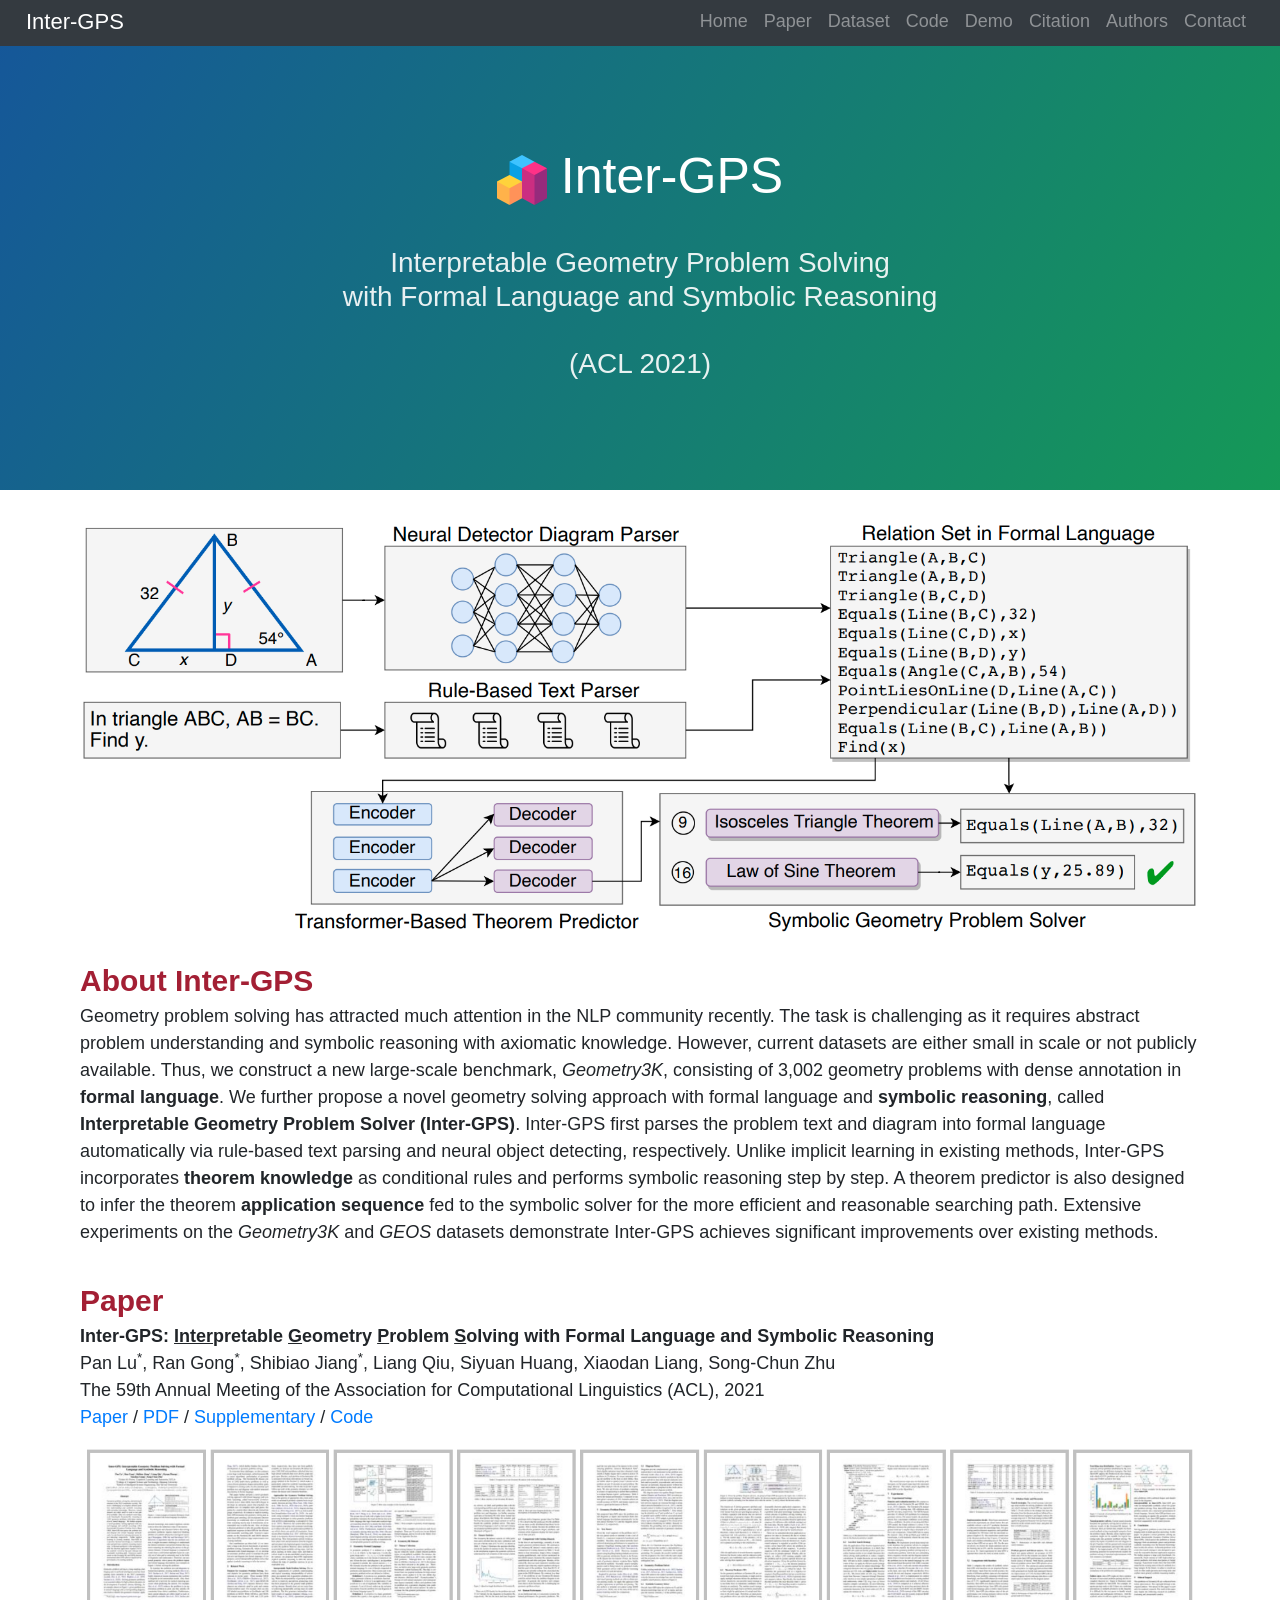
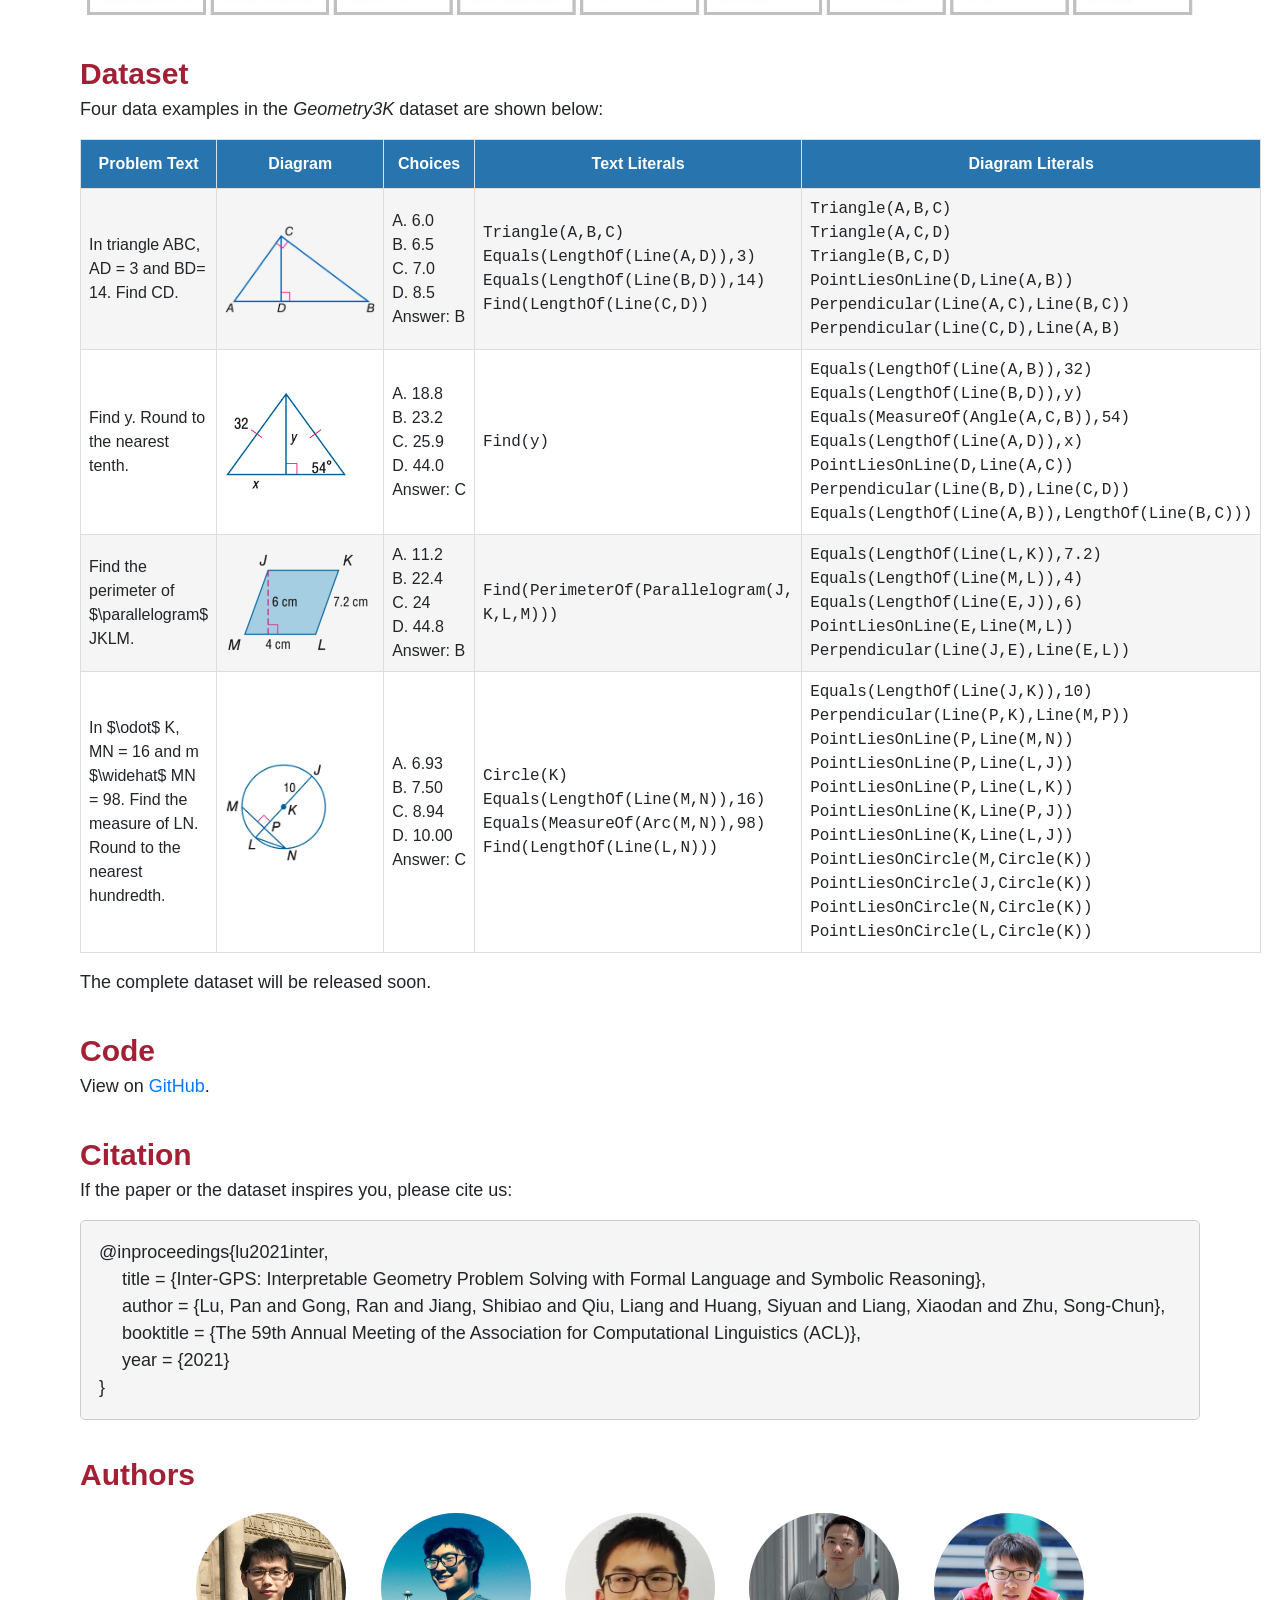
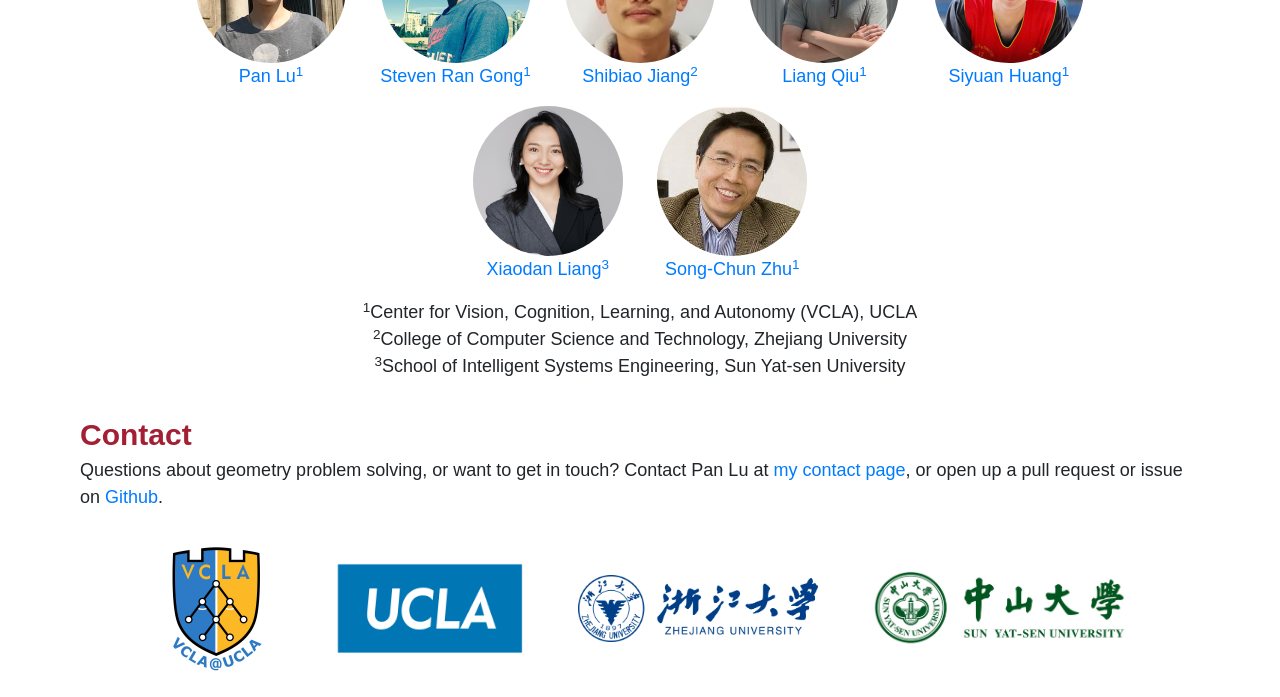
==== index.html @ b42b6f70 "fix width" ====
<!DOCTYPE html>
<html lang="en">

    <head><meta http-equiv="Content-Type" content="text/html; charset=UTF-8">
        <title>Inter-GPS</title>
        <link rel="shortcut icon" href="./img/3124850.svg">

<!--        &lt;!&ndash; Global site tag (gtag.js) - Google Analytics &ndash;&gt;-->
<!--        <script async src="https://www.googletagmanager.com/gtag/js?id=UA-111713571-1"></script>-->
<!--        <script>-->
<!--            window.dataLayer = window.dataLayer || [];-->
<!--            function gtag(){dataLayer.push(arguments);}-->
<!--            gtag('js', new Date());-->
<!--            gtag('config', 'UA-111713571-1');-->
<!--        </script>-->

        <!-- Required meta tags -->
        <meta charset="utf-8">
        <meta name="viewport" content="width=device-width, initial-scale=1, shrink-to-fit=no">
<!--        <meta http-equiv="X-UA-Compatible" content="IE=edge">-->
<!--        <meta name="google-site-verification" content="xBT4GhYoi5qRD5tr338pgPM5OWHHIDR6mNg1a3euekI">-->

        <!-- Bootstrap core CSS -->
        <link rel="stylesheet" href="https://maxcdn.bootstrapcdn.com/bootstrap/4.0.0-beta/css/bootstrap.min.css" integrity="sha384-/Y6pD6FV/Vv2HJnA6t+vslU6fwYXjCFtcEpHbNJ0lyAFsXTsjBbfaDjzALeQsN6M" crossorigin="anonymous">

<!--        &lt;!&ndash; Icon CSS&ndash;&gt;-->
<!--        <link rel="stylesheet" href="https://use.fontawesome.com/releases/v5.3.1/css/all.css" integrity="sha384-mzrmE5qonljUremFsqc01SB46JvROS7bZs3IO2EmfFsd15uHvIt+Y8vEf7N7fWAU" crossorigin="anonymous">-->
<!--        <link rel="stylesheet" href="https://cdn.rawgit.com/jpswalsh/academicons/master/css/academicons.min.css">-->

        <!-- Custom styles for this template -->
        <link rel="stylesheet" href="./css/project.css">
    </head>

    <body data-new-gr-c-s-check-loaded="14.1010.0" data-gr-ext-installed="">

    <!-- Navigation Bar-->
	<nav class="navbar navbar-expand-md navbar-dark">
		<a class="navbar-brand" href="#">Inter-GPS</a>
		<button class="navbar-toggler" type="button" data-toggle="collapse" data-target="#navbarToggle">
	  		<span class="navbar-toggler-icon"></span>
		</button>
		<div class="collapse navbar-collapse" id="navbarToggle">
			<ul class="navbar-nav ml-auto">
				<li class="nav-item">
					<a class="nav-link" href="#">Home</a>
				</li>
				<li class="nav-item">
					<a class="nav-link" href="#Paper">Paper</a>
				</li>
				<li class="nav-item">
					<a class="nav-link" href="#Dataset">Dataset</a>
				</li>
				<li class="nav-item">
					<a class="nav-link" href="#Code">Code</a>
				</li>
                <li class="nav-item">
					<a class="nav-link" href="#Demo">Demo</a>
				</li>
                <li class="nav-item">
					<a class="nav-link" href="#Citation">Citation</a>
				</li>
                <li class="nav-item">
					<a class="nav-link" href="#Authors">Authors</a>
				</li>
                <li class="nav-item" style="margin-right: 10px;">
					<a class="nav-link" href="#Contact">Contact</a>
				</li>
			</ul>
		</div>
	</nav>

     <!-- Page Header Banner -->
    <header class="page-header" role="banner">
      <h1 class="project-name">
          <img src="./img/3124850.svg" alt="Logo" height="50px">
          Inter-GPS
      </h1>
      <h2 class="project-tagline">
          Interpretable Geometry Problem Solving <br> with Formal Language and Symbolic Reasoning <br><br>
          (ACL 2021)
      </h2>
    </header>

<!--<div id="Banner">-->
<!--    <div height="80" id="header" style="background-color:#FFFFFF; color: #FFFFFF">-->
<!--        <center>-->
<!--            <table width="1200" height="80" border="0">-->
<!--                <tbody><tr>-->
<!--                    <td halign="center">-->
<!--                        <p class="paper-title">-->
<!--                            <img src="./img/344957.svg" alt="Logo" width="50px">-->
<!--                            Inter-GPS: Interpretable Geometry Problem Solving <br> with Formal Language and Symbolic Reasoning-->
<!--                        </p>-->
<!--                        <hr>-->
<!--                    </td>-->
<!--                </tr></tbody>-->
<!--            </table>-->
<!--        </center>-->
<!--    </div>-->
<!--</div>-->

    <!-- About Inter-GPS -->
    <div class="section" style="">
        <img src="./img/model.png" style="width: 100%; padding-top: 1em">
        <br><br>
        <heading>
            About Inter-GPS
        </heading>
        <p>
            Geometry problem solving has attracted much attention in the NLP community recently.
            The task is challenging as it requires abstract problem understanding and symbolic reasoning with axiomatic knowledge.
            However, current datasets are either small in scale or not publicly available.
            Thus, we construct a new large-scale benchmark, <i>Geometry3K</i>, consisting of 3,002 geometry problems with dense annotation in <strong>formal language</strong>.
            We further propose a novel geometry solving approach with formal language and <strong>symbolic reasoning</strong>,
            called <strong>Interpretable Geometry Problem Solver (Inter-GPS)</strong>.
            Inter-GPS first parses the problem text and diagram into formal language automatically via rule-based text parsing and neural object detecting, respectively.
            Unlike implicit learning in existing methods, Inter-GPS incorporates <strong>theorem knowledge</strong> as conditional rules and performs symbolic reasoning step by step.
            A theorem predictor is also designed to infer the theorem <strong>application sequence</strong> fed to the symbolic solver for the more efficient and reasonable searching path.
            Extensive experiments on the <i>Geometry3K</i> and <i>GEOS</i> datasets demonstrate Inter-GPS achieves significant improvements over existing methods.
        </p>
    </div>

    <!-- Paper -->
    <div class="section" id="Paper" style="">
        <heading>
            Paper
        </heading>
        <p>
            <papername>
                Inter-GPS: <u>Inter</u>pretable <u>G</u>eometry <u>P</u>roblem <u>S</u>olving with Formal Language and Symbolic Reasoning
            </papername><br>
            Pan Lu<sup>*</sup>, Ran Gong<sup>*</sup>, Shibiao Jiang<sup>*</sup>, Liang Qiu, Siyuan Huang, Xiaodan Liang, Song-Chun Zhu<br>
            The 59th Annual Meeting of the Association for Computational Linguistics (ACL), 2021<br>
            <a href="https://arxiv.org/abs/2105.04165">Paper</a> /
            <a href="http://lupantech.github.io/papers/acl21_intergps.pdf">PDF</a> /
            <a href="http://lupantech.github.io/papers/acl21_intergps_supp.pdf">Supplementary</a> /
            <a href="https://github.com/lupantech/InterGPS">Code</a>
        </p>
        <p>
            <a href="http://lupantech.github.io/papers/acl21_intergps.pdf">
                <img src="./img/intergps_thumbnail.png" style="width: 100%;">
            </a>
        </p>
    </div>

    <!-- Dataset -->
    <div class="section" id="Dataset" style="">
        <heading id="dataset">
            Dataset
        </heading>
    <!--    <p>-->
    <!--        <img src="./img/examples.png" style="width: 100%;">-->
    <!--    </p>-->
        <p>
            Four data examples in the <i>Geometry3K</i> dataset are shown below:
        </p>
        <table id="example" style="margin-top:1em; margin-bottom:1em;">
          <tr>
            <th>Problem Text</th>
            <th>Diagram</th>
            <th>Choices</th>
            <th>Text Literals</th>
            <th>Diagram Literals</th>
          </tr>
          <tr>
            <td class="example-text">
                In triangle ABC, AD = 3 and BD= 14. Find CD.
            </td>
            <td class="example-img-block">
                <img class="example-img" src="./img/p1_mask.png" style="">
            </td>
            <td class="example-choice">
                A. 6.0 <br>
                B. 6.5 <br>
                C. 7.0 <br>
                D. 8.5 <br>
                Answer: B
            </td>
            <td class="example-text-liter">
                Triangle(A,B,C) <br>
                Equals(LengthOf(Line(A,D)),3) <br>
                Equals(LengthOf(Line(B,D)),14) <br>
                Find(LengthOf(Line(C,D))
            </td>
            <td class="example-diag-liter">
                Triangle(A,B,C) <br>
                Triangle(A,C,D) <br>
                Triangle(B,C,D) <br>
                PointLiesOnLine(D,Line(A,B)) <br>
                Perpendicular(Line(A,C),Line(B,C)) <br>
                Perpendicular(Line(C,D),Line(A,B)
            </td>
          </tr>
          <tr>
            <td class="example-text">
                Find y. Round to the nearest tenth.
            </td>
            <td class="example-img-block">
                <img class="example-img" src="./img/p2_mask.png" style="">
            </td>
            <td class="example-choice">
                A. 18.8 <br>
                B. 23.2 <br>
                C. 25.9 <br>
                D. 44.0 <br>
                Answer: C
            </td>
            <td class="example-text-liter">
                Find(y)
            </td>
            <td class="example-diag-liter">
                Equals(LengthOf(Line(A,B)),32) <br>
                Equals(LengthOf(Line(B,D)),y) <br>
                Equals(MeasureOf(Angle(A,C,B)),54) <br>
                Equals(LengthOf(Line(A,D)),x) <br>
                PointLiesOnLine(D,Line(A,C)) <br>
                Perpendicular(Line(B,D),Line(C,D)) <br>
                Equals(LengthOf(Line(A,B)),LengthOf(Line(B,C))) <br>
            </td>
          </tr>
          <tr>
            <td class="example-text">
                Find the perimeter of $\parallelogram$ JKLM.
            </td>
            <td class="example-img-block">
                <img class="example-img" src="./img/p3_mask.png" style="">
            </td>
            <td class="example-choice">
                A. 11.2 <br>
                B. 22.4 <br>
                C. 24 <br>
                D. 44.8 <br>
                Answer: B
            </td>
            <td class="example-text-liter">
                Find(PerimeterOf(Parallelogram(J,<br>K,L,M)))
            </td>
            <td class="example-diag-liter">
                Equals(LengthOf(Line(L,K)),7.2) <br>
                Equals(LengthOf(Line(M,L)),4) <br>
                Equals(LengthOf(Line(E,J)),6) <br>
                PointLiesOnLine(E,Line(M,L)) <br>
                Perpendicular(Line(J,E),Line(E,L))
            </td>
          </tr>
          <tr>
            <td class="example-text" style="word-break: keep-all;">
                In $\odot$ K, MN = 16 and m $\widehat$ MN = 98. Find the measure of LN. Round to the nearest hundredth.
            </td>
            <td class="example-img-block">
                <img class="example-img" src="./img/p4_mask.png" style="">
            </td>
            <td class="example-choice">
                A. 6.93 <br>
                B. 7.50 <br>
                C. 8.94 <br>
                D. 10.00 <br>
                Answer: C

            </td>
            <td class="example-text-liter">
                Circle(K) <br>
                Equals(LengthOf(Line(M,N)),16) <br>
                Equals(MeasureOf(Arc(M,N)),98) <br>
                Find(LengthOf(Line(L,N)))
            </td>
            <td class="example-diag-liter">
                Equals(LengthOf(Line(J,K)),10) <br>
                Perpendicular(Line(P,K),Line(M,P)) <br>
                PointLiesOnLine(P,Line(M,N)) <br>
                PointLiesOnLine(P,Line(L,J)) <br>
                PointLiesOnLine(P,Line(L,K)) <br>
                PointLiesOnLine(K,Line(P,J)) <br>
                PointLiesOnLine(K,Line(L,J)) <br>
                PointLiesOnCircle(M,Circle(K)) <br>
                PointLiesOnCircle(J,Circle(K)) <br>
                PointLiesOnCircle(N,Circle(K)) <br>
                PointLiesOnCircle(L,Circle(K))
            </td>
          </tr>
        </table>
        <p>
            The complete dataset will be released soon.
        </p>
    </div>

    <!-- Code -->
    <div class="section" id="Code"  style="">
        <heading>
            Code
        </heading>
        <p>
            View on <a href="https://github.com/lupantech/InterGPS">GitHub</a>.
        </p>
    </div>

    <!-- Citation -->
    <div class="section" id="Citation"  style="">
        <heading>
            Citation
        </heading>
        <p>
            If the paper or the dataset inspires you, please cite us:
        </p>
        <p class="bibtax">
            @inproceedings{lu2021inter,
            <br>  title = {Inter-GPS: Interpretable Geometry Problem Solving with Formal Language and Symbolic Reasoning},
            <br>  author = {Lu, Pan and Gong, Ran and Jiang, Shibiao and Qiu, Liang and Huang, Siyuan and Liang, Xiaodan and Zhu, Song-Chun},
            <br>  booktitle = {The 59th Annual Meeting of the Association for Computational Linguistics (ACL)},
            <br>  year = {2021}
            <br>}
        </p>
    </div>

    <!-- Authors -->
    <div class="section" id="Authors"  style="align-content: center">
        <heading>
            Authors
        </heading>
        <div style="text-align: center; width: 100%; padding-top: 1em;">
            <div class="profile" style="">
                <a href="https://lupantech.github.io/">
                    <img class="profile-img" src="./img/panlu.jpg" alt="" style="">
                    <p>Pan Lu<sup>1</sup></p>
                </a>
            </div>
            <div class="profile" style="">
                <a href="https://nikepupu.github.io/">
                    <img class="profile-img" src="./img/rangong.jpg" alt="" style="">
                    <p>Steven Ran Gong<sup>1</sup></p>
                </a>
            </div>
            <div class="profile" style="">
                <a href="https://github.com/jiangshibiao">
                    <img class="profile-img" src="./img/shibiao.png" alt="" style="">
                    <p>Shibiao Jiang<sup>2</sup></p>
                </a>
            </div>
            <div class="profile" style="">
                <a href="https://www.lqiu.info/">
                    <img class="profile-img" src="./img/liangqiu.jpg" alt="" style="">
                    <p>Liang Qiu<sup>1</sup></p>
                </a>
            </div>
            <div class="profile" style="">
                <a href="https://siyuanhuang.com/">
                    <img class="profile-img" src="./img/syhuang.jpg" alt="" style="">
                    <p>Siyuan Huang<sup>1</sup></p>
                </a>
            </div>
            <br>
            <div class="profile" style="">
                <a href="https://lemondan.github.io/">
                    <img class="profile-img" src="./img/xiaodan.png" alt="" style="">
                    <p>Xiaodan Liang<sup>3</sup></p>
                </a>
            </div>
            <div class="profile" style="">
                <a href="http://www.stat.ucla.edu/~sczhu/">
                    <img class="profile-img" src="./img/Zhu_UCLA.jpg" alt="" style="">
                    <p>Song-Chun Zhu<sup>1</sup></p>
                </a>
            </div>
        </div>
        <div style="text-align:center; display: inline-block; width: 100%; margin-top: 0">
            <p>
                <sup>1</sup>Center for Vision, Cognition, Learning, and Autonomy (VCLA), UCLA <br>
                <sup>2</sup>College of Computer Science and Technology, Zhejiang University <br>
                <sup>3</sup>School of Intelligent Systems Engineering, Sun Yat-sen University
            </p>
        </div>
    </div>

    <!-- Contact -->
    <div class="section" id="Contact" style="">
        <heading>
            Contact
        </heading>
        <p>
            Questions about geometry problem solving, or want to get in touch? Contact Pan Lu at
            <a href="https://lupantech.github.io/">my contact page</a>, or open up a pull request or issue on
            <a href="https://github.com/lupantech/InterGPS">Github</a>.
        </p>
    </div>

    <!-- Affiliation  -->
    <div class="section" style="table-layout: auto;">
        <center>
        <table >
            <tbody><tr>
                <td>
                <a href="https://vcla.stat.ucla.edu/index.html" target="_blank" rel="external">
                    <img class="center-block" src="img/vcla.jpg" style="width:8em; max-width: 100%;"></a>
                </td>
                <td> &nbsp; &nbsp; &nbsp; &nbsp; &nbsp; &nbsp; </td>
                <td>
                <a href="https://www.ucla.edu/" target="_blank" rel="external">
                    <img class="center-block" src="img/vcla.png" style="width:12em; max-width: 100%;"></a>
                </td>
                <td> &nbsp; &nbsp; &nbsp; &nbsp; &nbsp; &nbsp; </td>
                <td>
                <a href="http://www.zju.edu.cn/english/" target="_blank" rel="external">
                    <img class="center-block" src="img/zju.png" style="width:15em; max-width: 100%;"></a>
                </td>
                <td> &nbsp; &nbsp; &nbsp; &nbsp; &nbsp; &nbsp; </td>
                <td>
                <a href="http://www.sysu.edu.cn/en/index.htm" target="_blank" rel="external">
                    <img class="center-block" src="img/sysu.jpg" style="width:16em;  max-width: 100%;">
                </a>
                </td>
            </tr></tbody>
        </table><br>
        </center>
    </div>

    <!-- Bootstrap core JavaScript -->
    <!-- Placed at the end of the document so the pages load faster -->
    <!-- Necessary for user interaction -->
    <script src="https://code.jquery.com/jquery-3.2.1.slim.min.js" integrity="sha384-KJ3o2DKtIkvYIK3UENzmM7KCkRr/rE9/Qpg6aAZGJwFDMVNA/GpGFF93hXpG5KkN" crossorigin="anonymous"></script>
    <script src="https://cdnjs.cloudflare.com/ajax/libs/popper.js/1.11.0/umd/popper.min.js" integrity="sha384-b/U6ypiBEHpOf/4+1nzFpr53nxSS+GLCkfwBdFNTxtclqqenISfwAzpKaMNFNmj4" crossorigin="anonymous"></script>
    <script src="https://maxcdn.bootstrapcdn.com/bootstrap/4.0.0-beta/js/bootstrap.min.js" integrity="sha384-h0AbiXch4ZDo7tp9hKZ4TsHbi047NrKGLO3SEJAg45jXxnGIfYzk4Si90RDIqNm1" crossorigin="anonymous"></script>

</body>
</html>
---- css/project.css ----
a {
    color: #007bff;
    text-decoration: none;
}

a:focus, a:hover {
    color: #005587;
    text-decoration: underline;
}

a.hover {
    text-decoration: none;
}

a.hover:hover {
    text-decoration: underline;
}

/* element: paragraphs in the body text */
p {
    line-height:150%;
    font-size: 18px;
}

/* element: divider line */
hr {
    border: 0;
    height: 1px;
    background-image: linear-gradient(to right, rgba(0, 0, 0, 0), rgba(0, 0, 0, 0.75), rgba(0, 0, 0, 0));
}

body,td,th {
    font-family: Arial;
    font-size: 16px;
    font-weight: 400;
}

body {
  padding-top: 3.5rem;
}

strong {
    font-family: Arial;
    font-size: 18px;
    font-weight: 800
}

/* block: heading in the paragraph */
heading {
    font-family: Arial;
    color: #A31F34;
    /*color: #155799;*/
    font-size: 30px;
    font-weight: bold;
}

/* block: paper title in the body text */
papername {
    font-family: Arial;
    font-size: 18px;
    font-weight: 600;
}

/* page banner */
.navbar {
    margin-top: -60px;
    height: 50px;
    background-color: #343a40;
}

.navbar-brand {
    margin-left: 10px;
    font-size: 22px;
}

.nav-item{
  opacity: 0.9;
  font-size: 18px
}

/* page banner */
.page-header {
  color: #fff;
  text-align: center;
  background-color: #159957;
  /*background-image: linear-gradient(120deg, #4b2e83, #b7a57a);*/
  background-image: linear-gradient(120deg, #155799, #159957);
  padding-top: 100px;
  padding-bottom: 100px;
  margin-top: -10px;
  /*text-shadow: 1px 1px 0 black;*/
}

.project-name {
  margin-top: 10px;
  margin-bottom: 10px;
  font-size: 50px
}

.project-tagline {
  margin-top: 40px;
  margin-bottom: 10px;
  font-weight: normal;
  opacity: 0.9;
  font-size: 28px
}

/* class: page title */
.paper-title {
    font-family: Arial;
    font-size: 40px;
    text-align: center;
    font-weight:800;
}

/* class: section */
.section {
    padding-top: 1em;
    padding-bottom:0em;
    margin-left: auto;
    margin-right: auto;
}

/* class: profile */
.profile {
    display: inline-block;
    width: 180px;
}

/* class: profile image */
.profile-img {
    border-radius: 50%;
    width:150px;
}

/* class: Bibtex */
.bibtax {
    padding-left: 1em;
    padding-top: 1em;
    padding-bottom: 1em;
    background-color: #f5f5f5;
    border: 1px solid #ccc;
    border-radius: 5px;
}

/* Table for examples */
#example {
  font-family: Arial, Helvetica, sans-serif;
  border-collapse: collapse;
  width: 100%;
}

#example td, #example th {
  border: 1px solid #ddd;
  padding: 8px;
}

#example tr:nth-child(even){background-color: #f5f5f5;}

#example tr:hover {background-color: #ddd;}

/*table tile*/
#example th {
  padding-top: 12px;
  padding-bottom: 12px;
  font-size: 16px;
  text-align: center;
  font-weight: 600;
  background-color: #2774AE;
  color: white;
}

/* class: images in the table */
.example-text {
    vertical-align: center;
    display: table-cell; *display: inline-block;
}

.example-img-block {
    vertical-align: center;
    text-align: center;
    display: table-cell; *display: inline-block;
}

.example-img {
    max-width: 150px;
    max-height: 100px;
    display: table-cell; *display: inline-block;
}

.example-choice {
    white-space: nowrap;
    vertical-align: center;
    display: table-cell; *display: inline-block;
}

.example-text-liter {
    font-family: Courier;
    letter-spacing: -0.2px;
    vertical-align: center;
    /*display: table-cell;*/
    /**display: inline-block;*/
}

.example-diag-liter {
    font-family: Courier;
    letter-spacing: -0.2px;
    vertical-align: center;
    /*display: table-cell;*/
    /**display: inline-block;*/
}

/*Sizes*/
.navbar, .page-header {
    max-width: 700em;
}

.section {
    width: 100%;
    max-width: 70em;
}

/*!* 表格中内容超出不强制换行和超出宽度自动隐藏并显示省略号 *!*/
/*table{*/
/*    table-layout:fixed;!* 只有定义了表格的布局算法为fixed，下面td的定义才能起作用。 *!*/
/*}*/


/*td {*/
/*    !*width: 100%;*!*/
/*    word-break: keep-all; !* 不换行 *!*/
/*    !*white-space: nowrap; !* 不换行 *!*!*/
/*    overflow: auto; !* 内容超出宽度时隐藏超出部分的内容 *!*/
/*    !*text-overflow: ellipsis; !* 当对象内文本溢出时显示省略标记(...) ；需与overflow:hidden;一起使用。*!*!*/
/*}*/
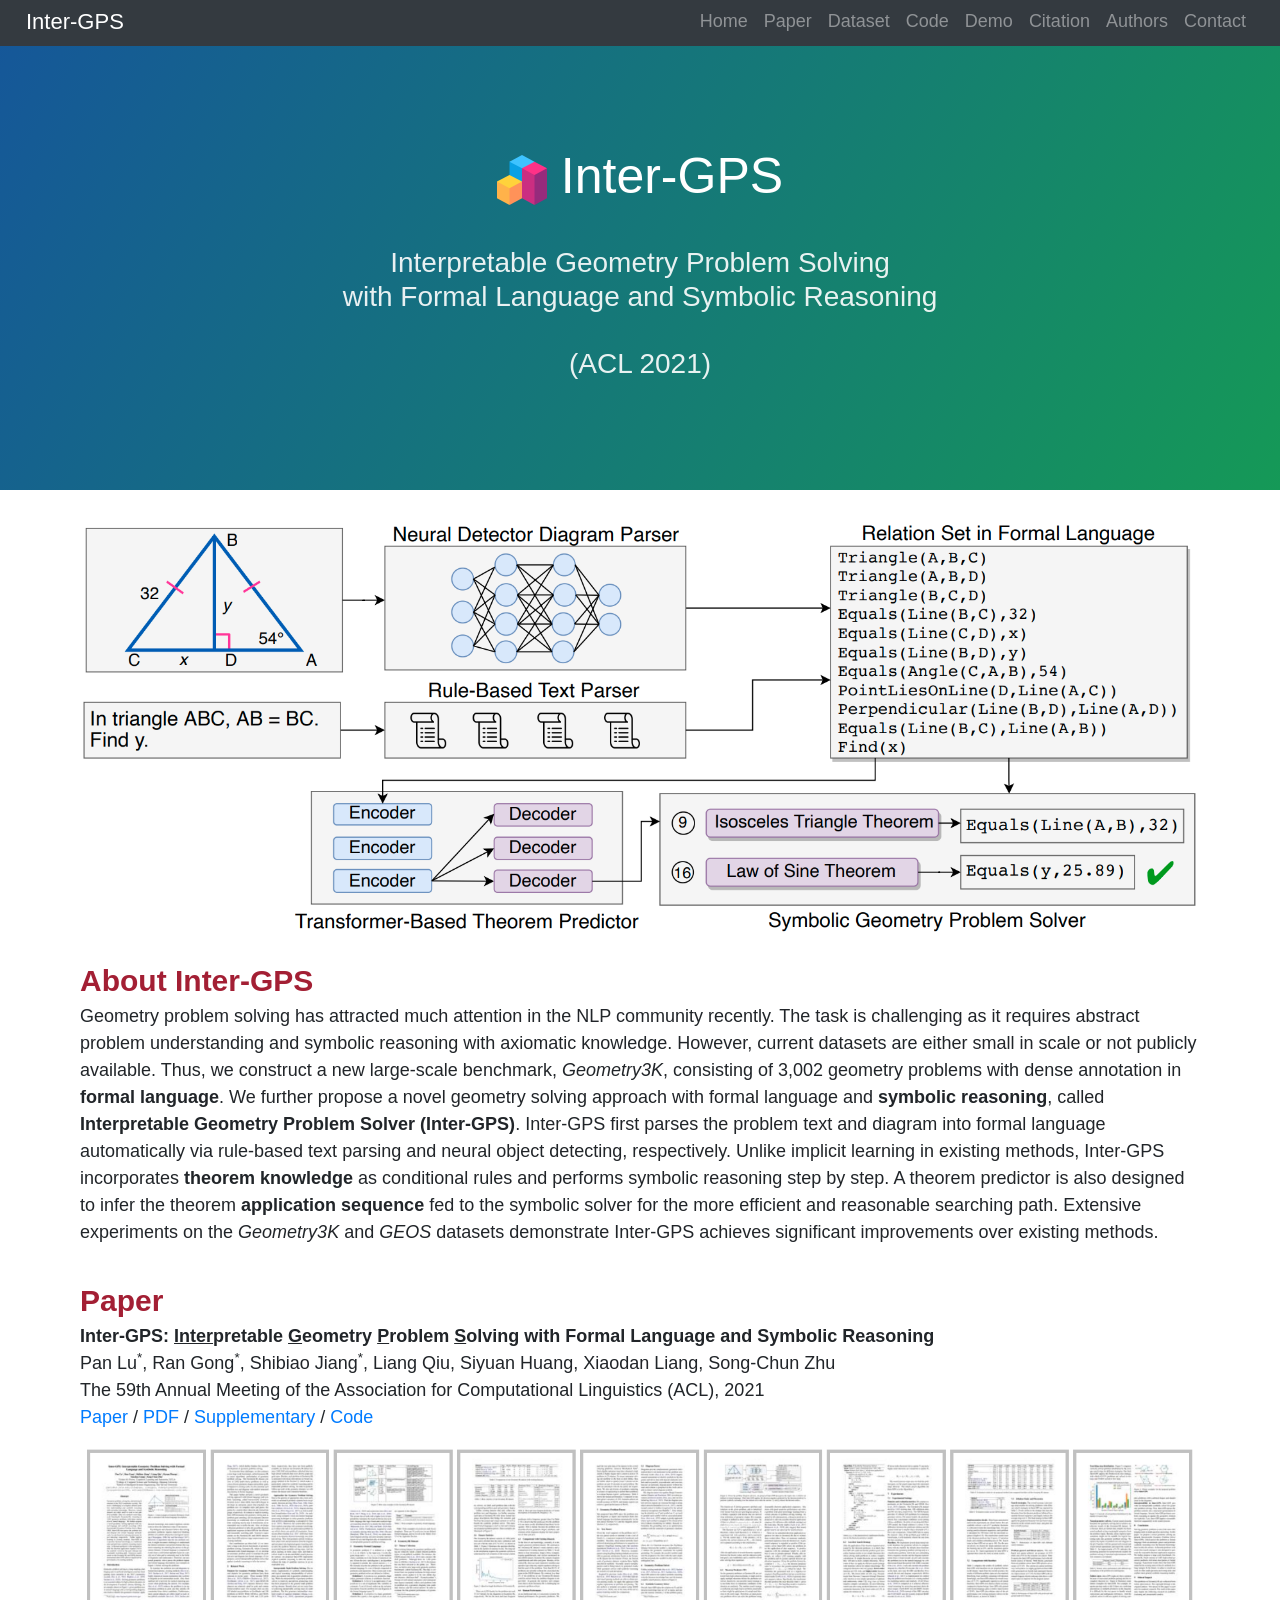
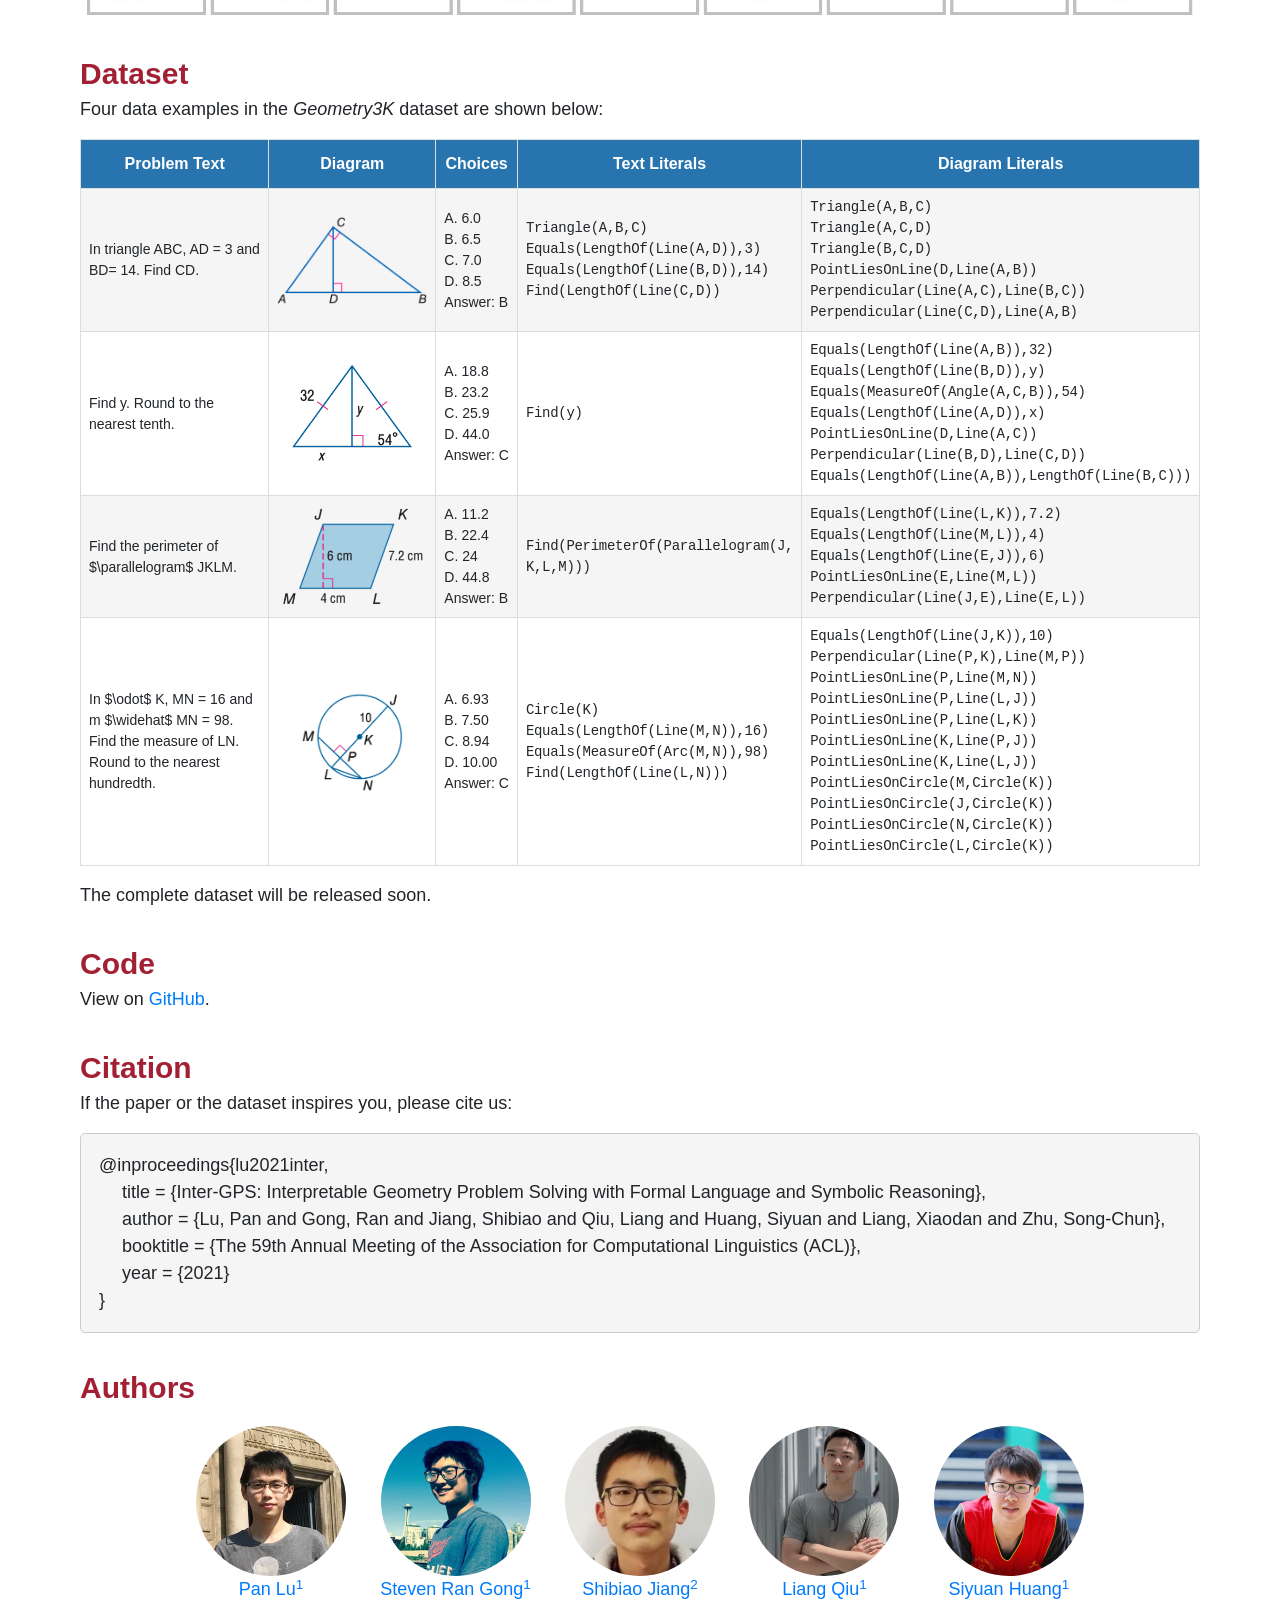
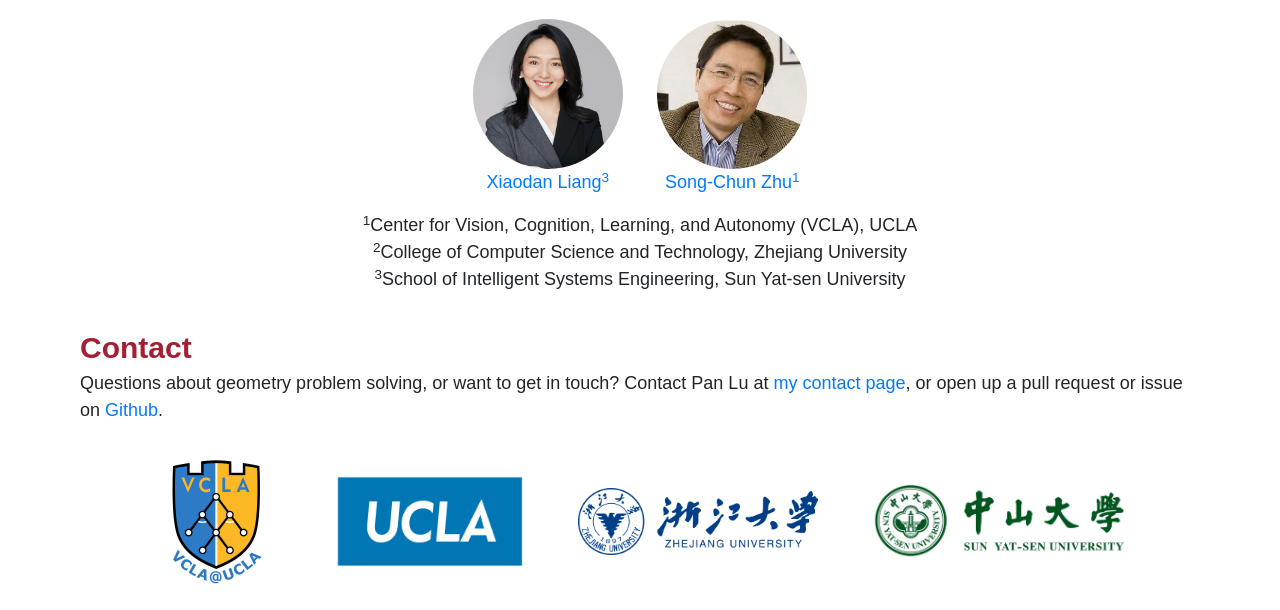
==== commit 4fdfc876: "fix width (final)" ====
--- a/index.html
+++ b/index.html
@@ -244,7 +244,7 @@
             </td>
           </tr>
           <tr>
-            <td class="example-text" style="word-break: keep-all;">
+            <td class="example-text">
                 In $\odot$ K, MN = 16 and m $\widehat$ MN = 98. Find the measure of LN. Round to the nearest hundredth.
             </td>
             <td class="example-img-block">
--- a/css/project.css
+++ b/css/project.css
@@ -173,30 +173,30 @@
 /* class: images in the table */
 .example-text {
     vertical-align: center;
-    display: table-cell; *display: inline-block;
+    display: table-cell;
+    *display: inline-block;
 }
 
 .example-img-block {
     vertical-align: center;
     text-align: center;
-    display: table-cell; *display: inline-block;
 }
 
 .example-img {
     max-width: 150px;
     max-height: 100px;
-    display: table-cell; *display: inline-block;
 }
 
 .example-choice {
     white-space: nowrap;
     vertical-align: center;
-    display: table-cell; *display: inline-block;
+    /*display: table-cell;*/
+    /**display: inline-block;*/
 }
 
 .example-text-liter {
     font-family: Courier;
-    letter-spacing: -0.2px;
+    letter-spacing: -.3px;
     vertical-align: center;
     /*display: table-cell;*/
     /**display: inline-block;*/
@@ -204,10 +204,14 @@
 
 .example-diag-liter {
     font-family: Courier;
-    letter-spacing: -0.2px;
+    letter-spacing: -0.3px;
     vertical-align: center;
     /*display: table-cell;*/
     /**display: inline-block;*/
+}
+
+.example-text, .example-choice, .example-text-liter, .example-diag-liter {
+    font-size: 14px;
 }
 
 /*Sizes*/
@@ -227,7 +231,7 @@
 
 
 /*td {*/
-/*    !*width: 100%;*!*/
+/*    width: 100%;*/
 /*    word-break: keep-all; !* 不换行 *!*/
 /*    !*white-space: nowrap; !* 不换行 *!*!*/
 /*    overflow: auto; !* 内容超出宽度时隐藏超出部分的内容 *!*/
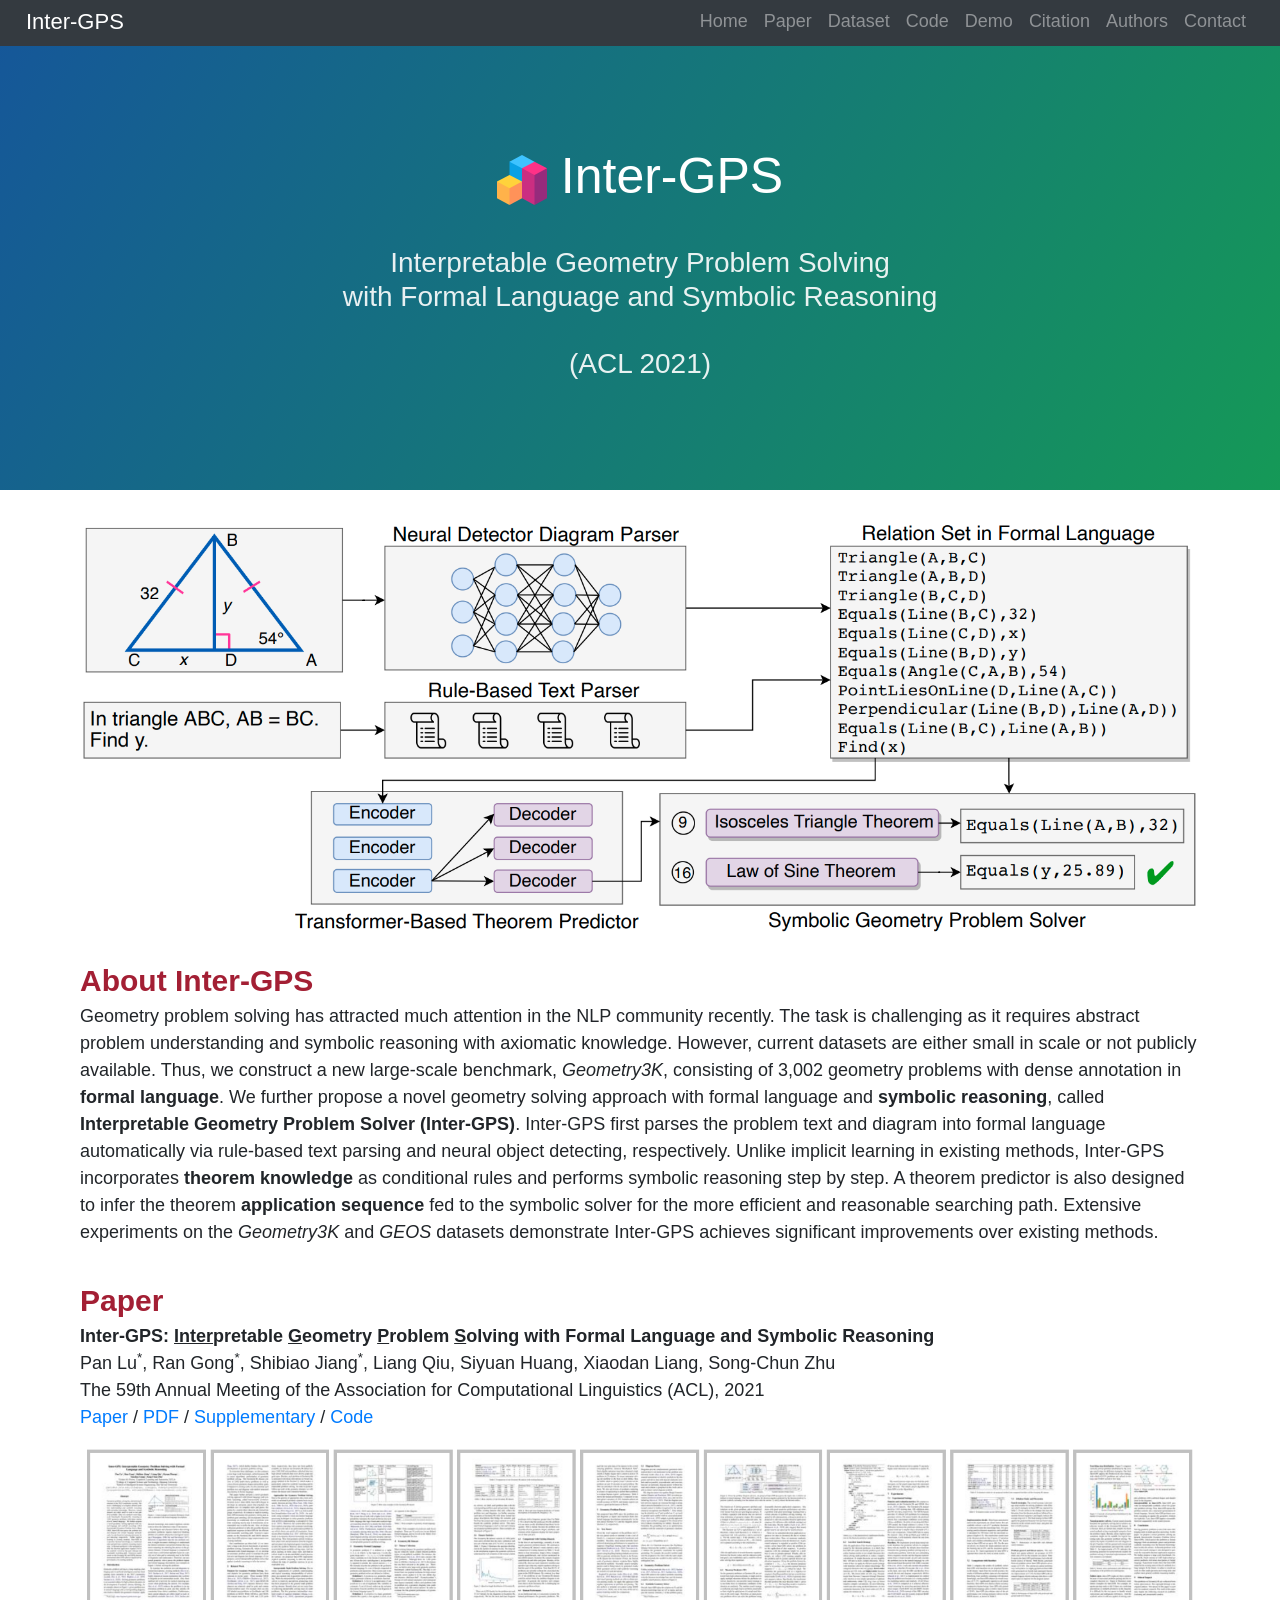
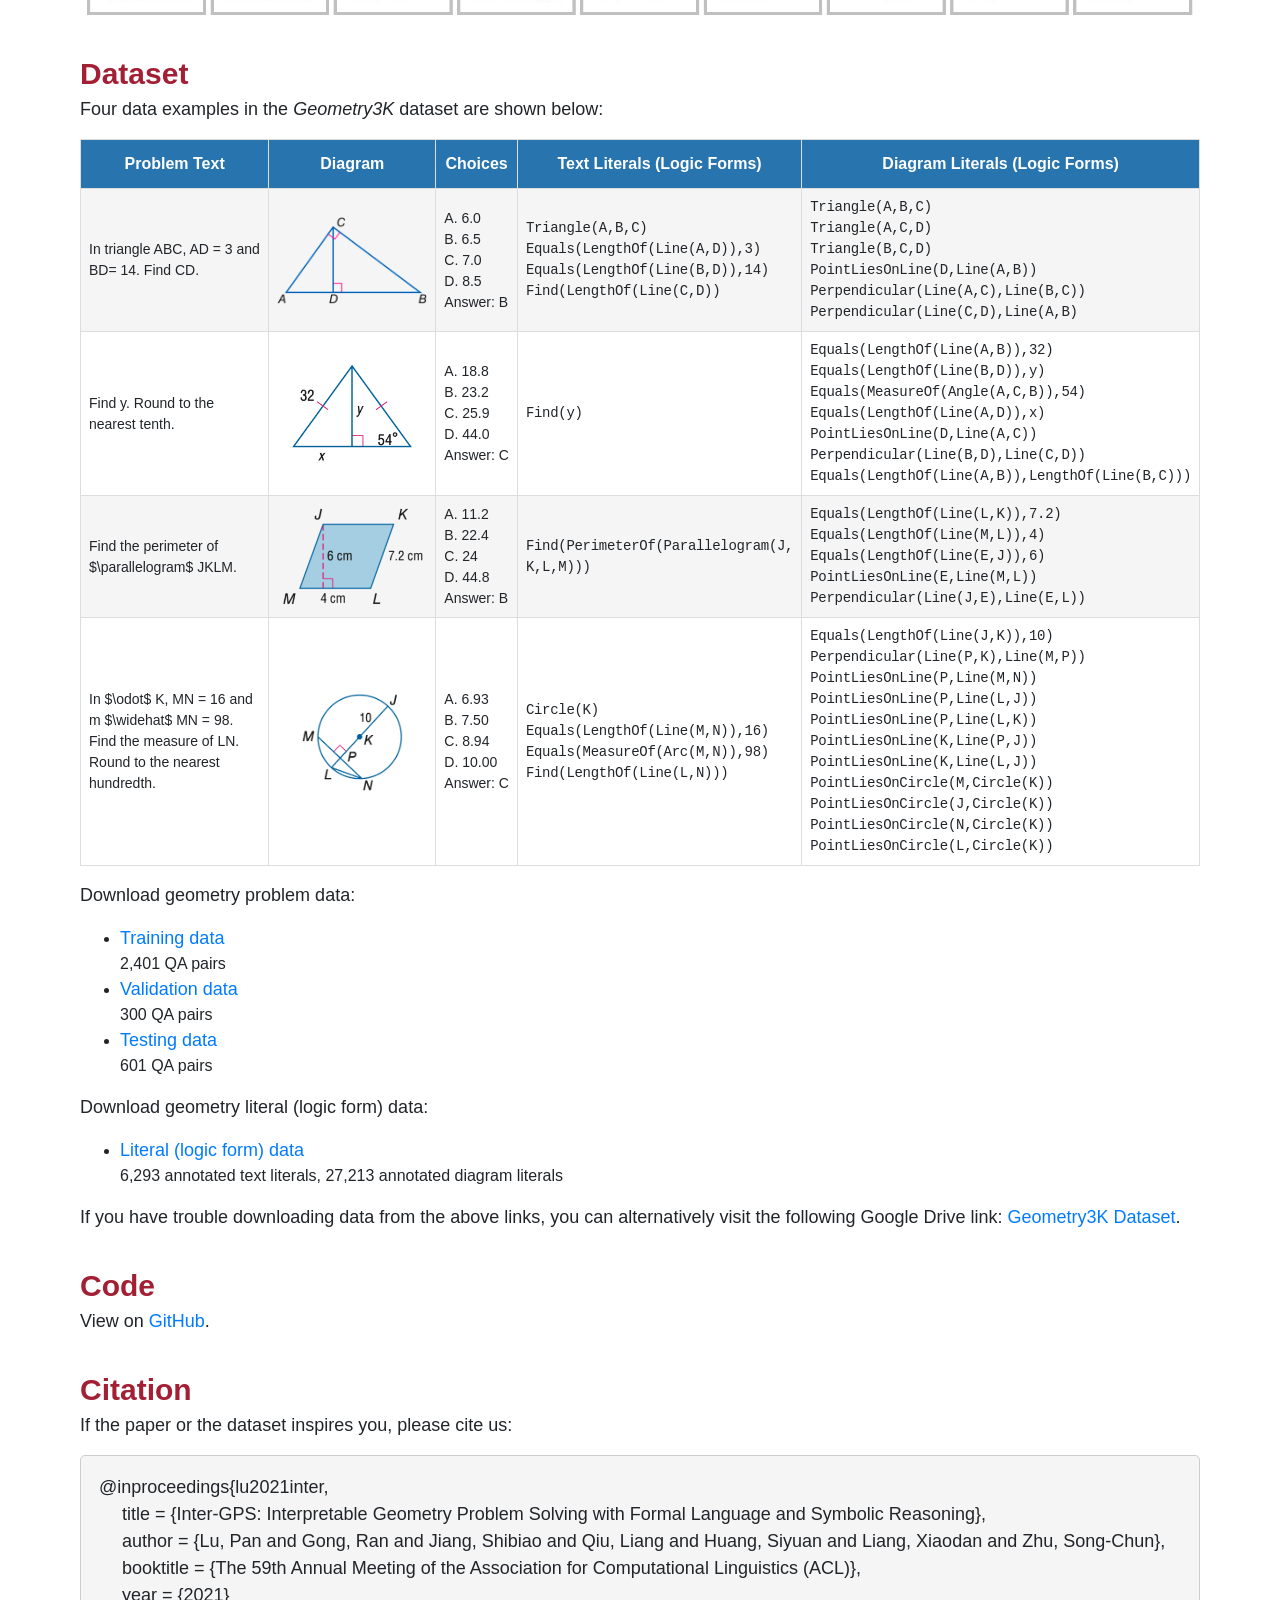
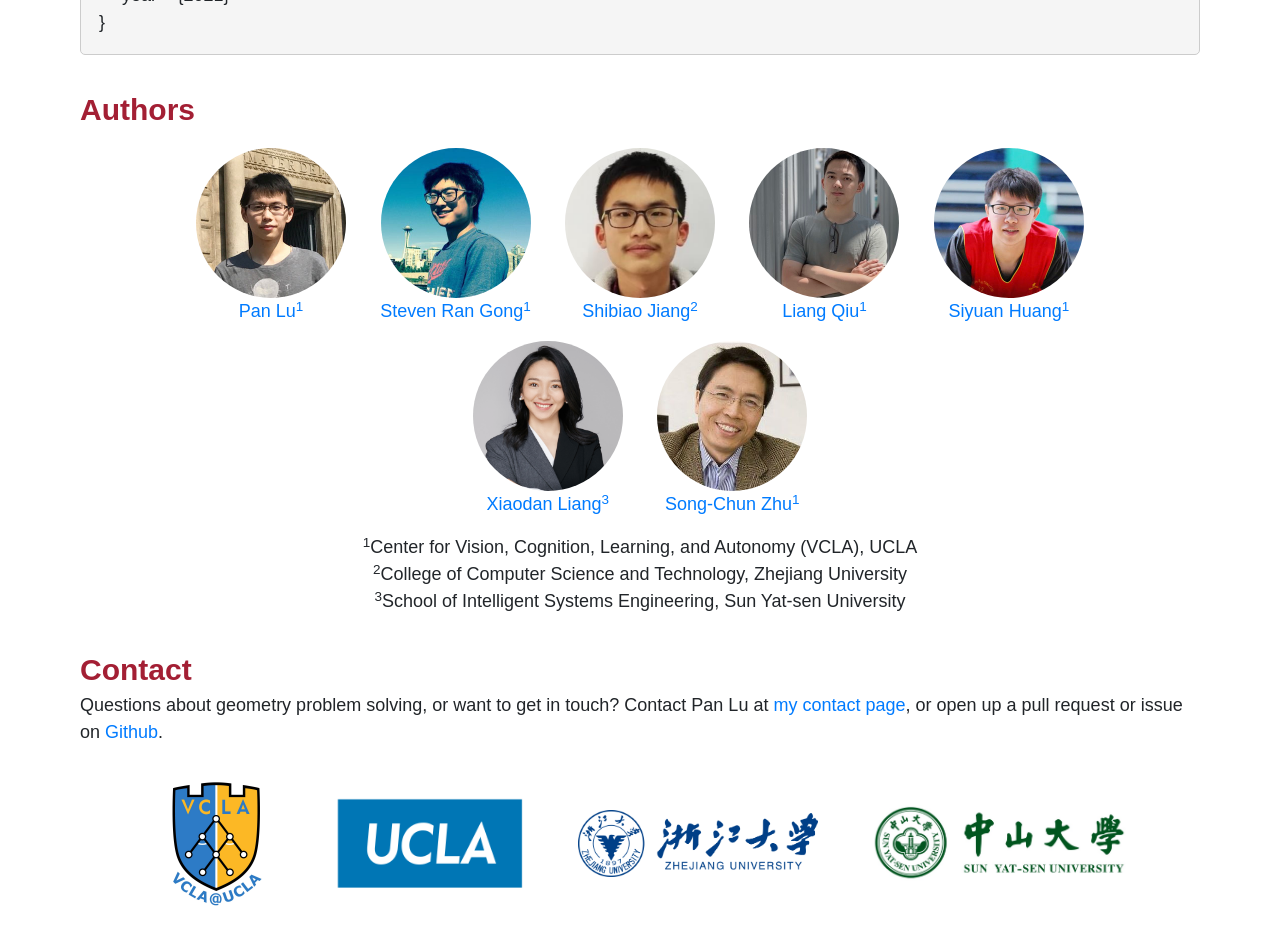
==== commit 6caabfb3: "update data linsk" ====
--- a/index.html
+++ b/index.html
@@ -159,8 +159,8 @@
             <th>Problem Text</th>
             <th>Diagram</th>
             <th>Choices</th>
-            <th>Text Literals</th>
-            <th>Diagram Literals</th>
+            <th>Text Literals (Logic Forms) </th>
+            <th>Diagram Literals (Logic Forms) </th>
           </tr>
           <tr>
             <td class="example-text">
@@ -280,8 +280,42 @@
           </tr>
         </table>
         <p>
-            The complete dataset will be released soon.
-        </p>
+            Download geometry problem data:
+        </p>
+        <div>
+            <ul>
+                <li><a style="font-size: 18px" href="https://lupantech.github.io/inter-gps/geometry3k/train.zip">Training data</a>
+                    <br>
+                    <span style="font-size: 16px">2,401 QA pairs</span>
+                </li>
+                <li><a style="font-size: 18px" href="https://lupantech.github.io/inter-gps/geometry3k/val.zip">Validation data</a>
+                    <br>
+                    <span style="font-size: 16px">300 QA pairs</span>
+                </li>
+                <li><a style="font-size: 18px" href="https://lupantech.github.io/inter-gps/geometry3k/test.zip">Testing data</a>
+                    <br>
+                    <span style="font-size: 16px">601 QA pairs</span>
+                </li>
+            </ul>
+        </div>
+        <p>
+            Download geometry literal (logic form) data:
+            <div>
+                <ul>
+                    <li><a style="font-size: 18px" href="https://lupantech.github.io/inter-gps/geometry3k/logic_forms.zip">Literal (logic form) data</a>
+                        <br>
+                        <span style="font-size: 16px">6,293 annotated text literals, 27,213 annotated diagram literals </span>
+                    </li>
+                </ul>
+            </div>
+
+        </p>
+        <p>
+         If you have trouble downloading data from the above links, you can alternatively visit the following Google Drive link:
+         <a style="font-size: 18px" href="https://drive.google.com/drive/folders/1d05WYXtlgKIoaPpK1v94LYph_heiXM7Z?usp=sharing">Geometry3K Dataset</a>.
+        </p>
+
+
     </div>
 
     <!-- Code -->
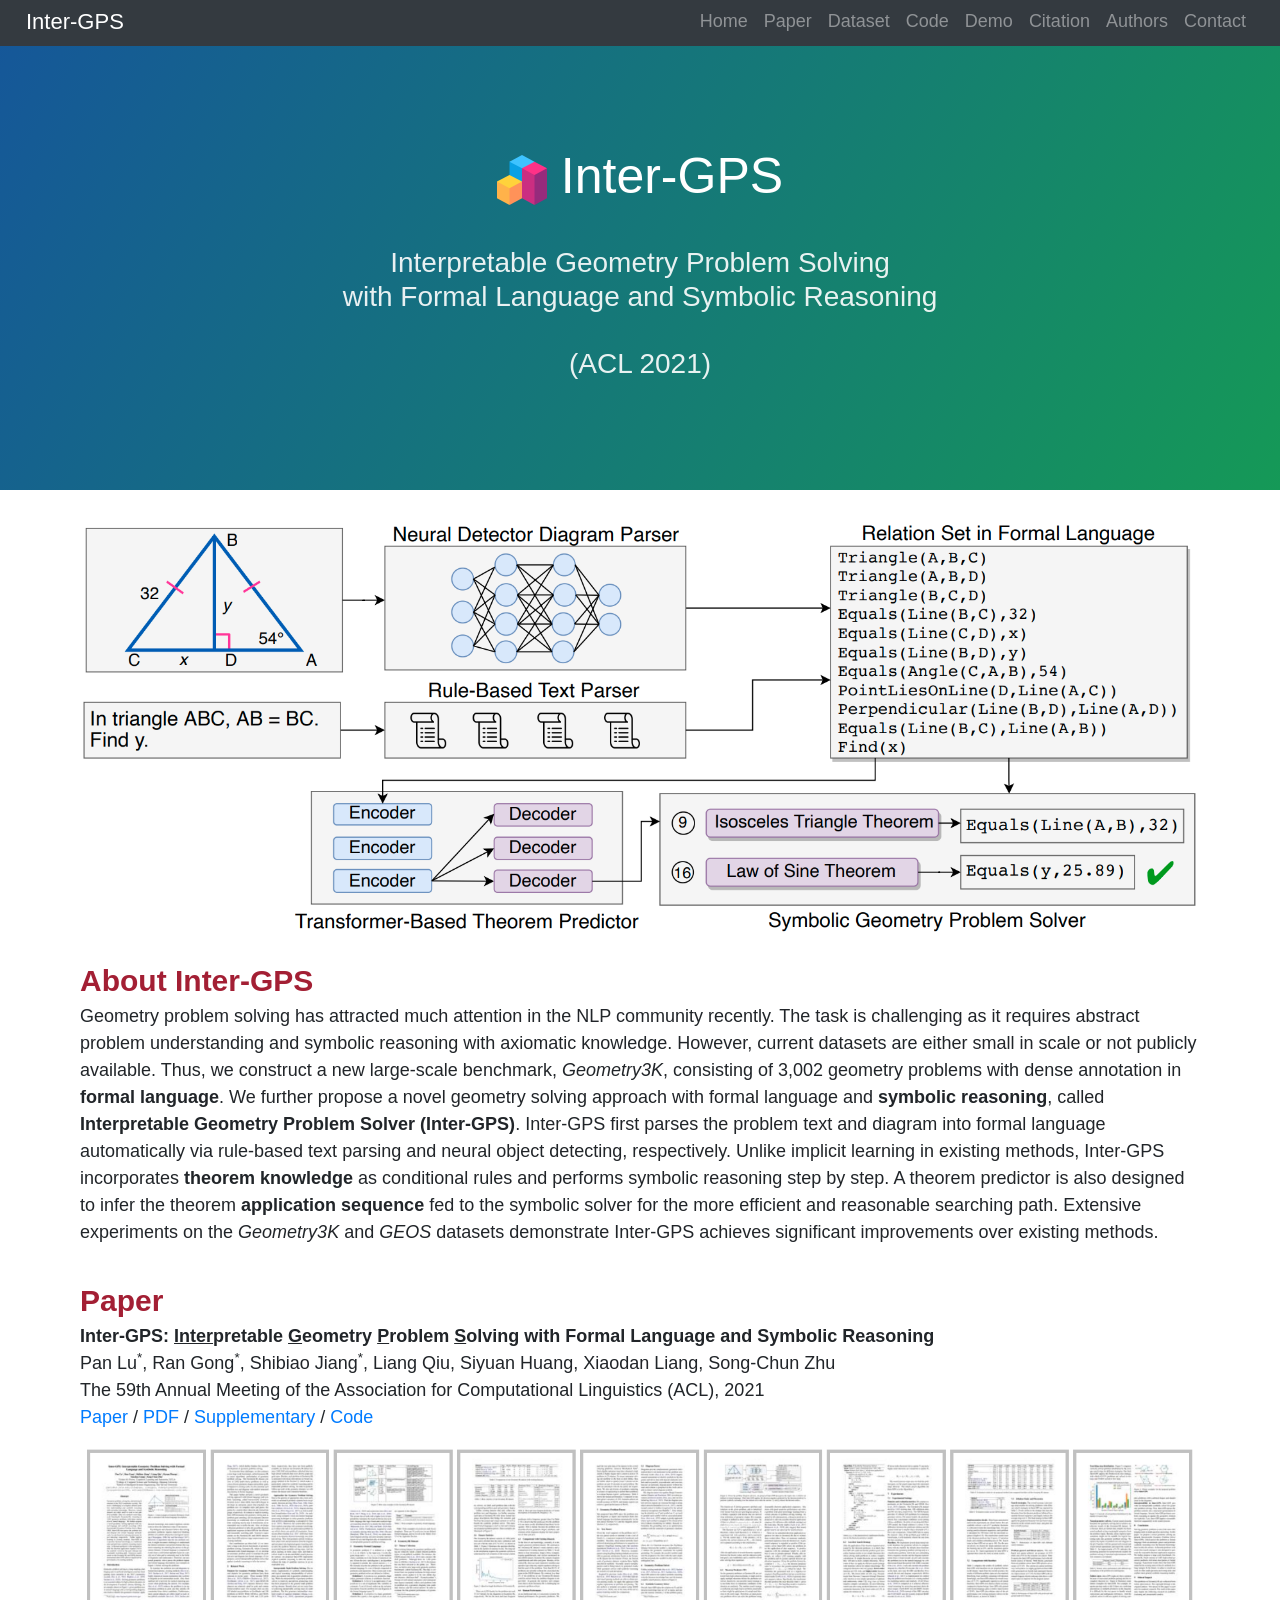
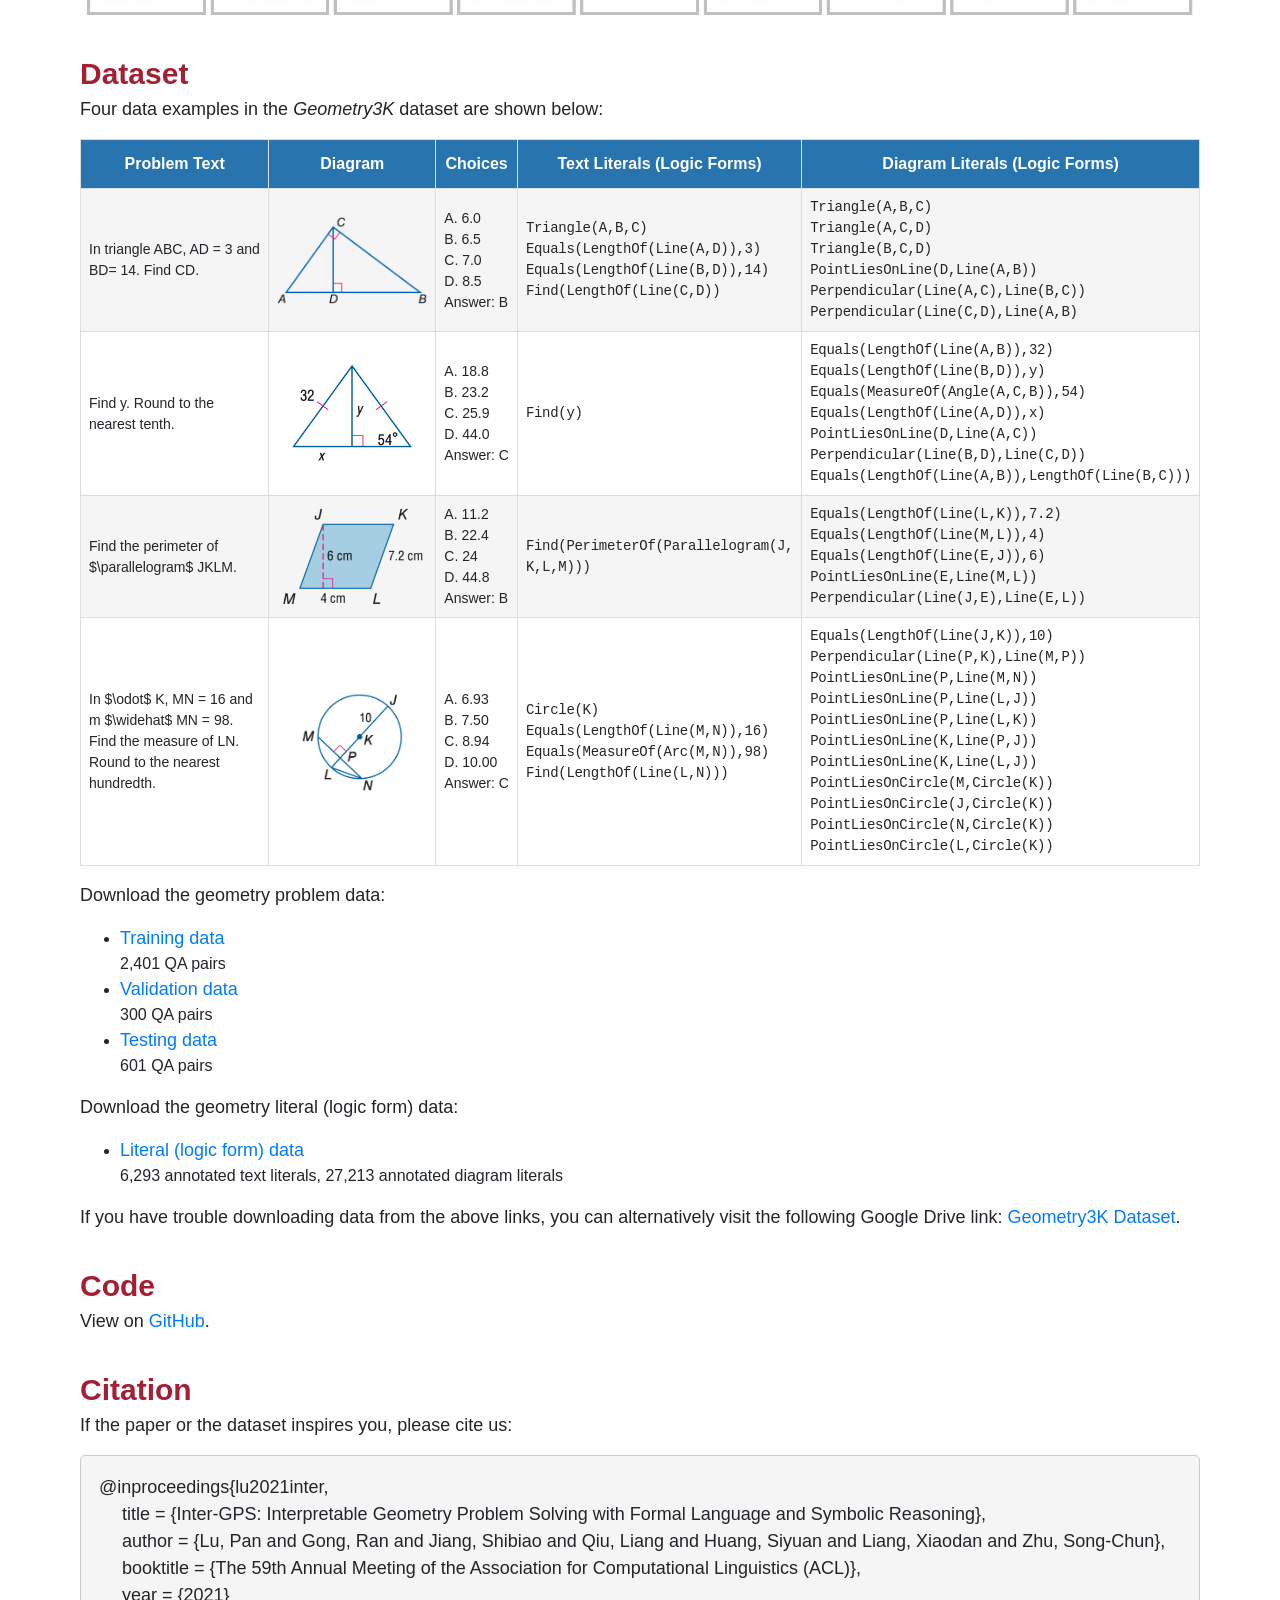
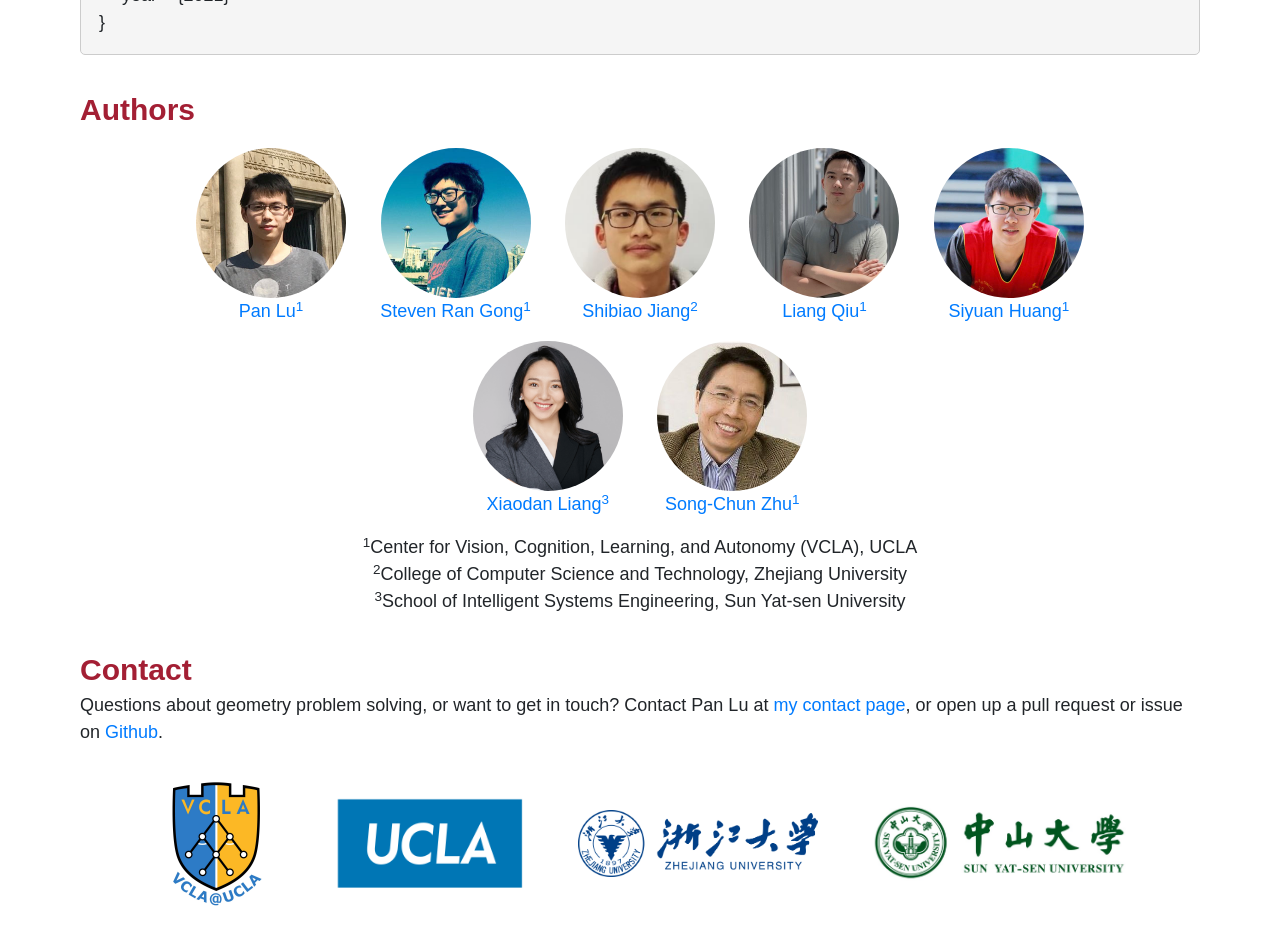
==== commit aede157d: "update data links" ====
--- a/index.html
+++ b/index.html
@@ -280,7 +280,7 @@
           </tr>
         </table>
         <p>
-            Download geometry problem data:
+            Download the geometry problem data:
         </p>
         <div>
             <ul>
@@ -299,7 +299,7 @@
             </ul>
         </div>
         <p>
-            Download geometry literal (logic form) data:
+            Download the geometry literal (logic form) data:
             <div>
                 <ul>
                     <li><a style="font-size: 18px" href="https://lupantech.github.io/inter-gps/geometry3k/logic_forms.zip">Literal (logic form) data</a>
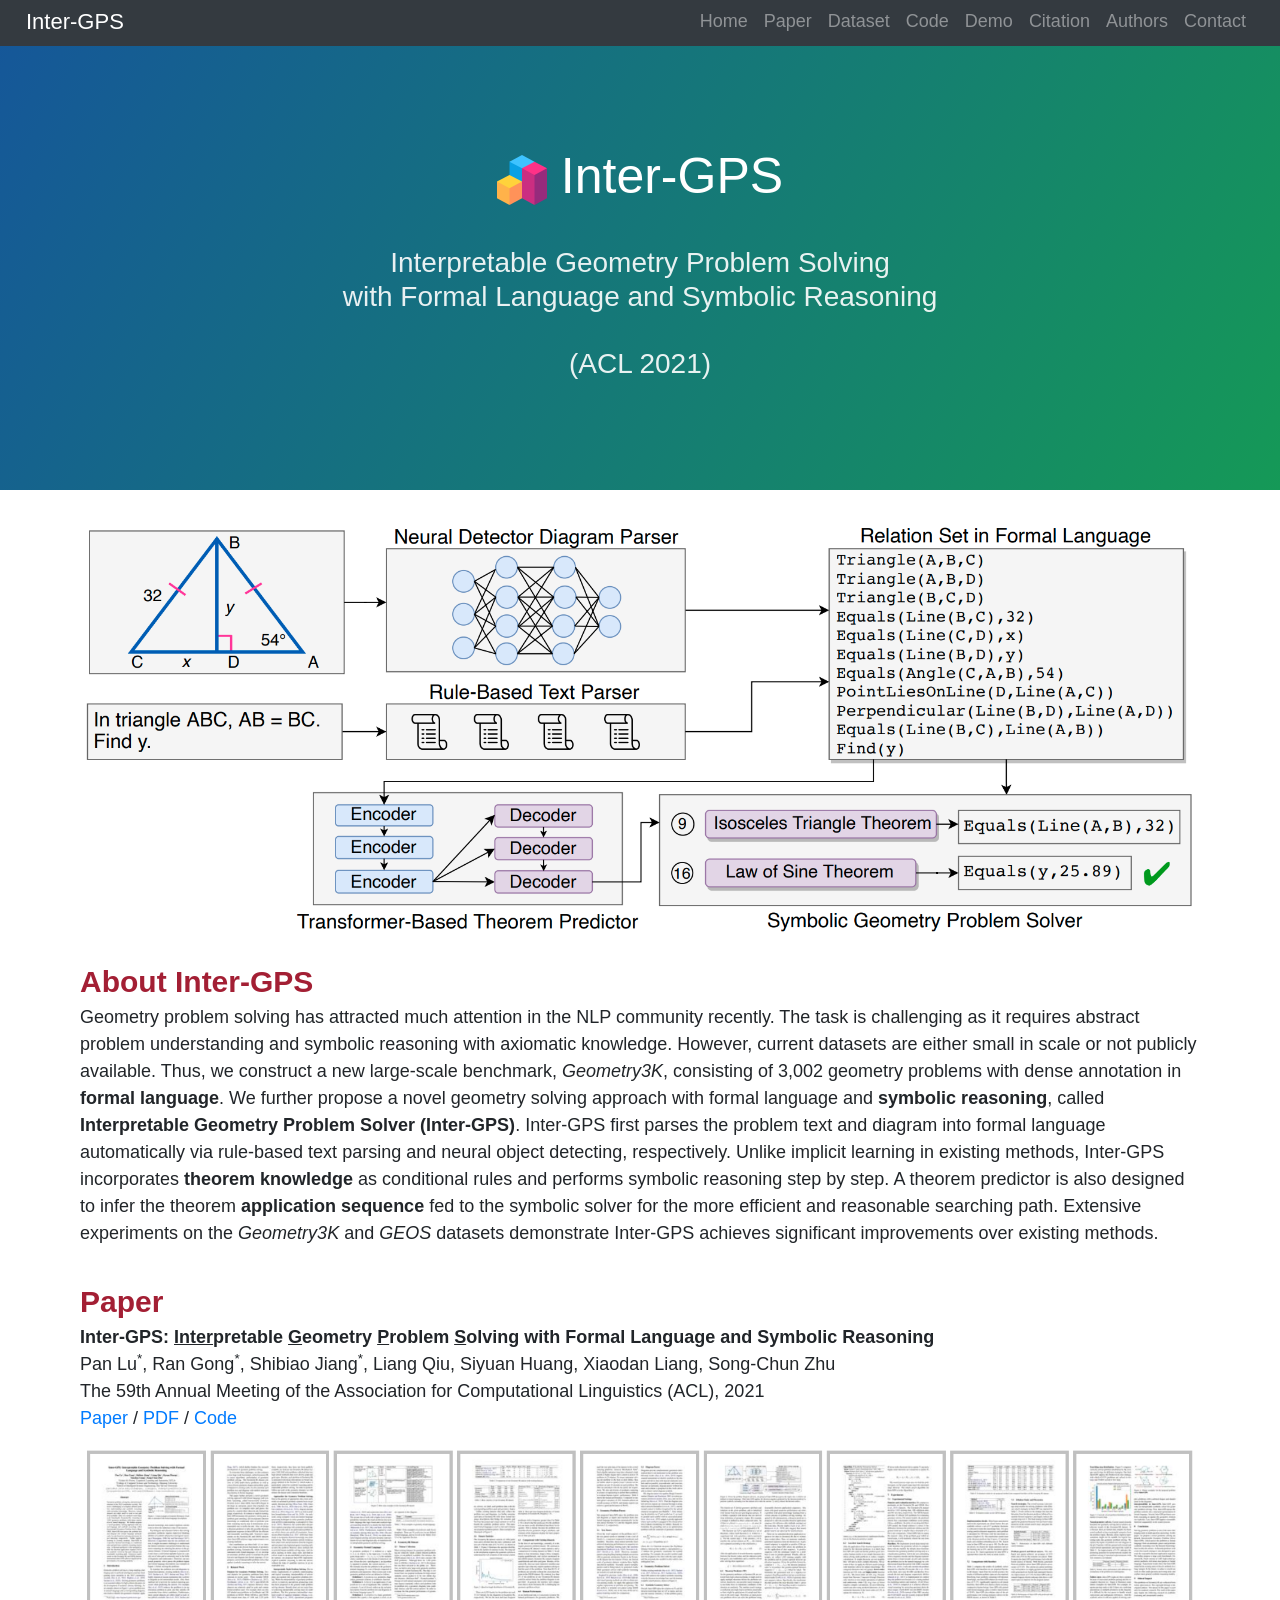
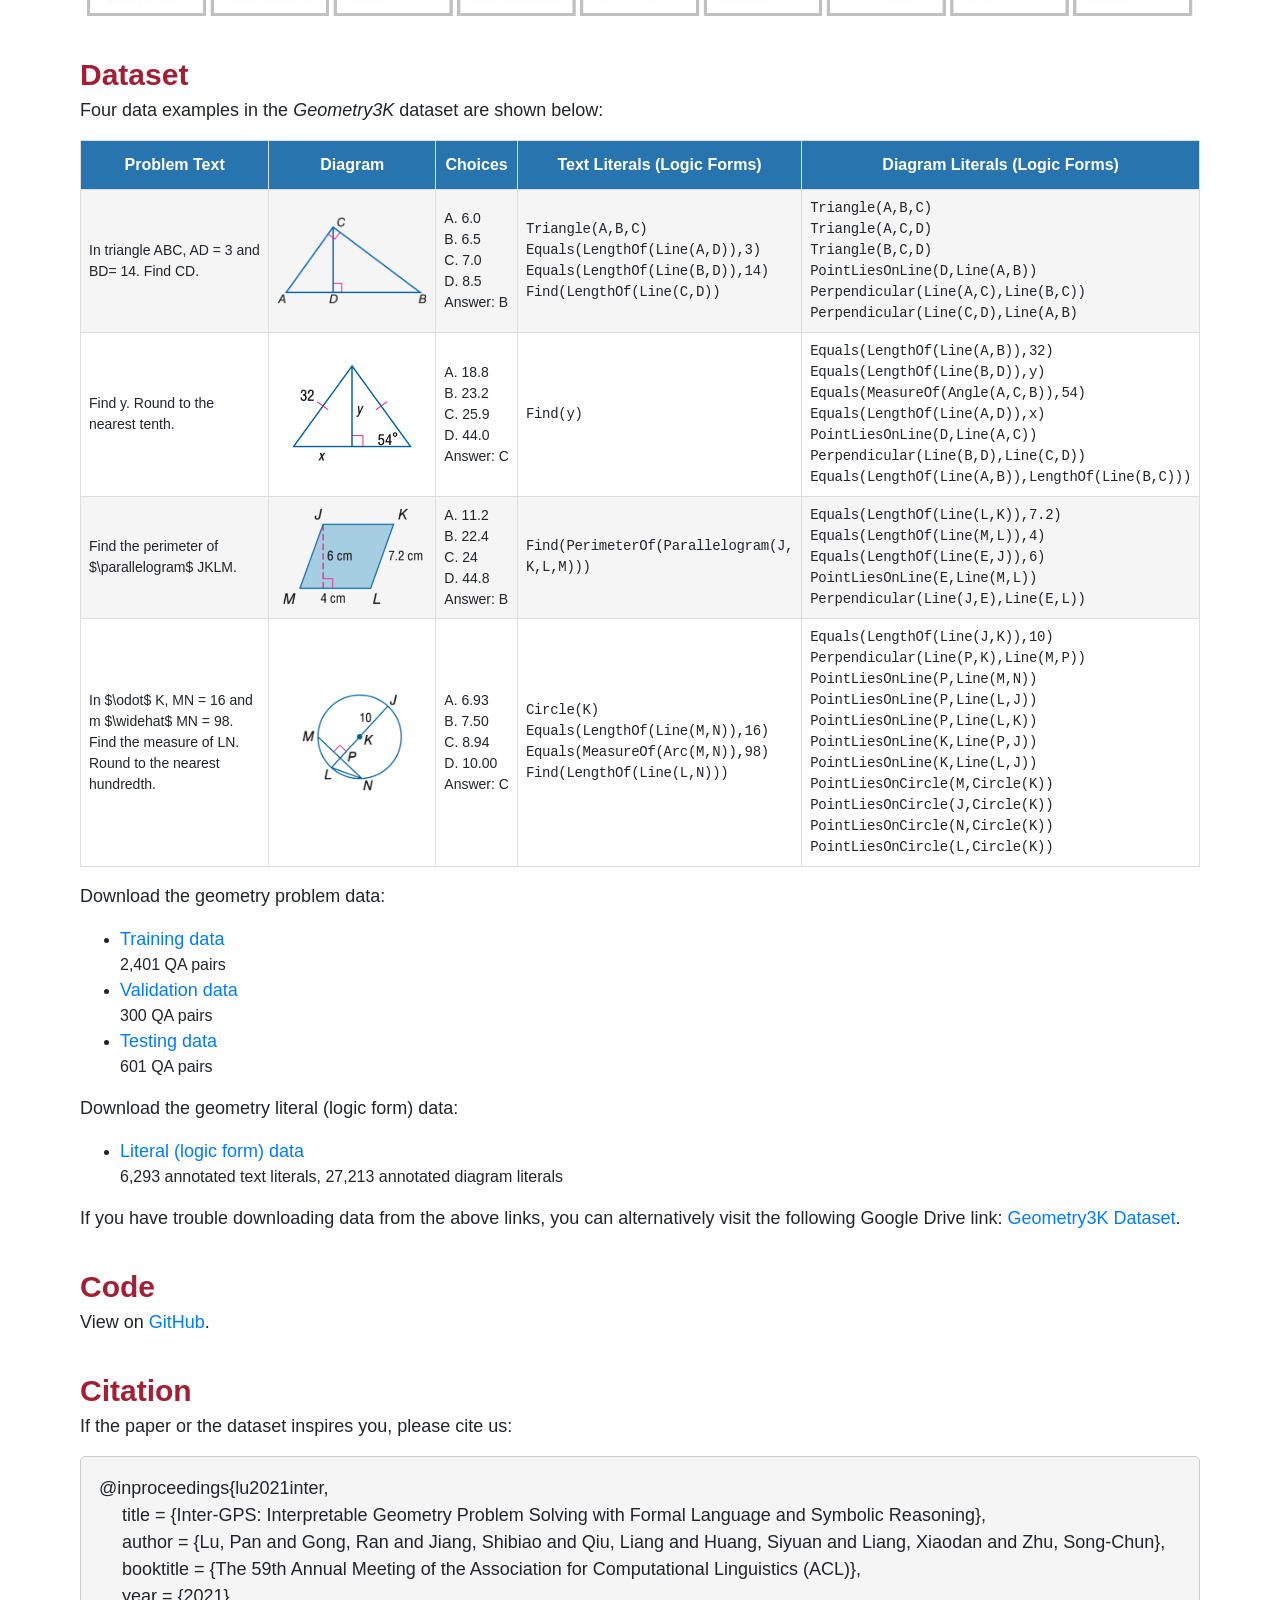
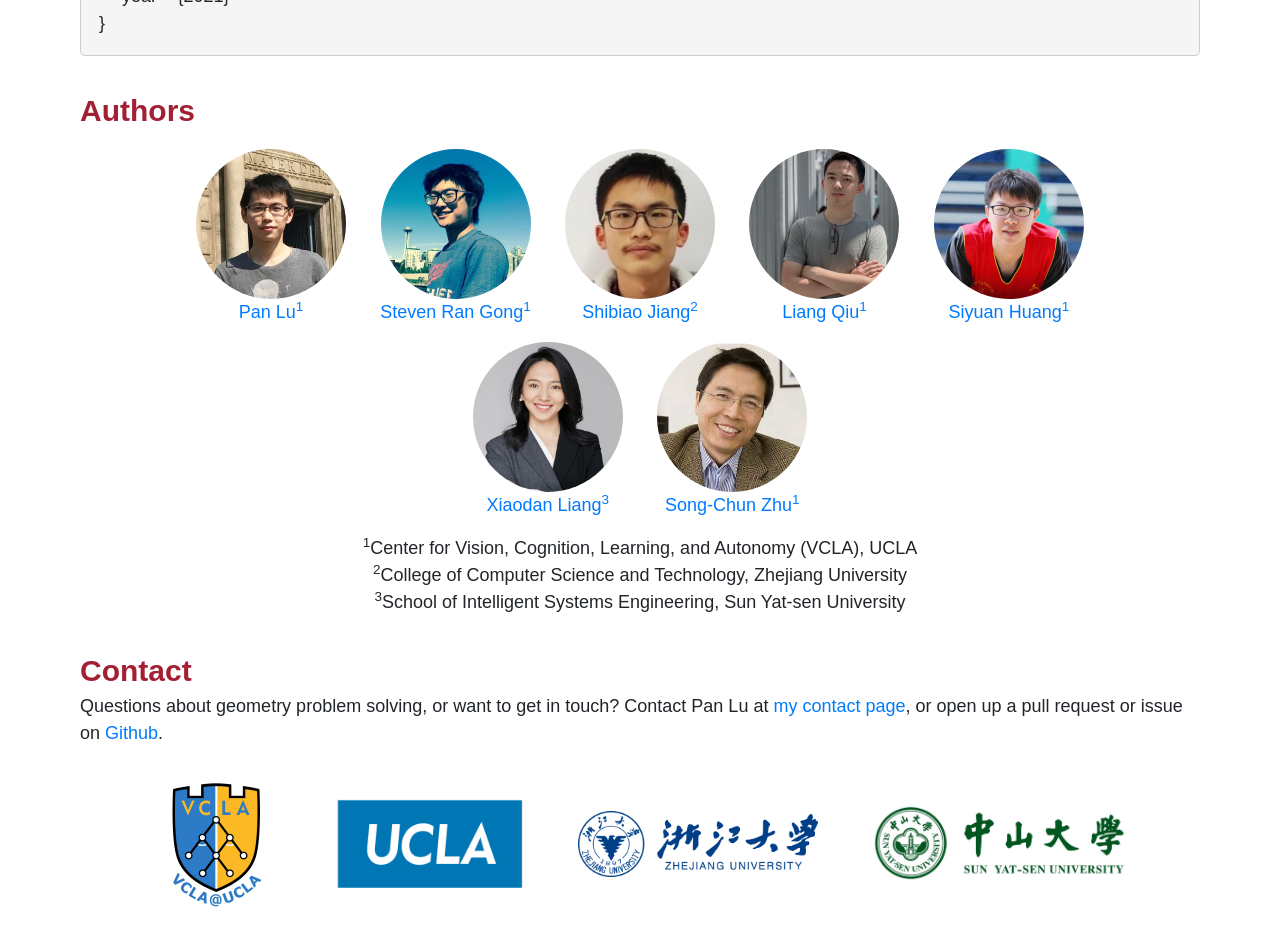
==== commit d309ec4e: "update images" ====
--- a/index.html
+++ b/index.html
@@ -133,7 +133,6 @@
             The 59th Annual Meeting of the Association for Computational Linguistics (ACL), 2021<br>
             <a href="https://arxiv.org/abs/2105.04165">Paper</a> /
             <a href="http://lupantech.github.io/papers/acl21_intergps.pdf">PDF</a> /
-            <a href="http://lupantech.github.io/papers/acl21_intergps_supp.pdf">Supplementary</a> /
             <a href="https://github.com/lupantech/InterGPS">Code</a>
         </p>
         <p>
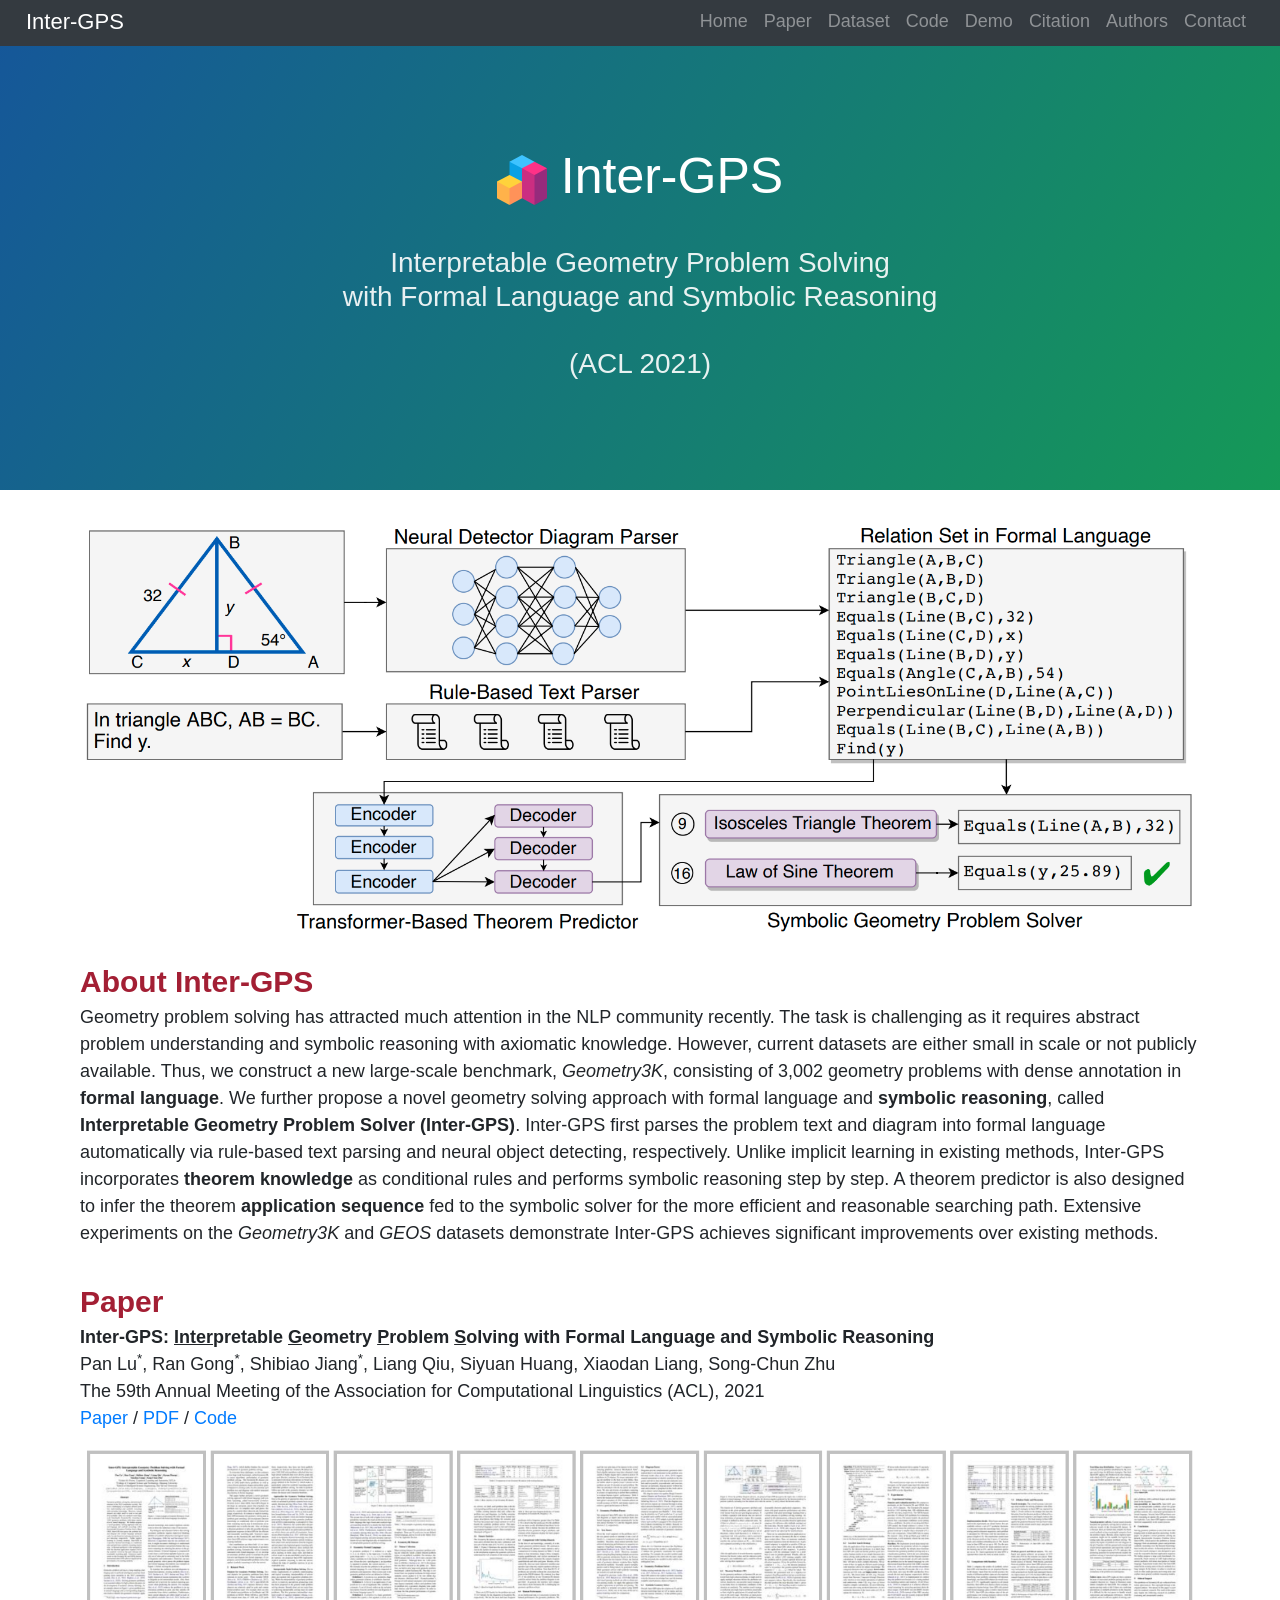
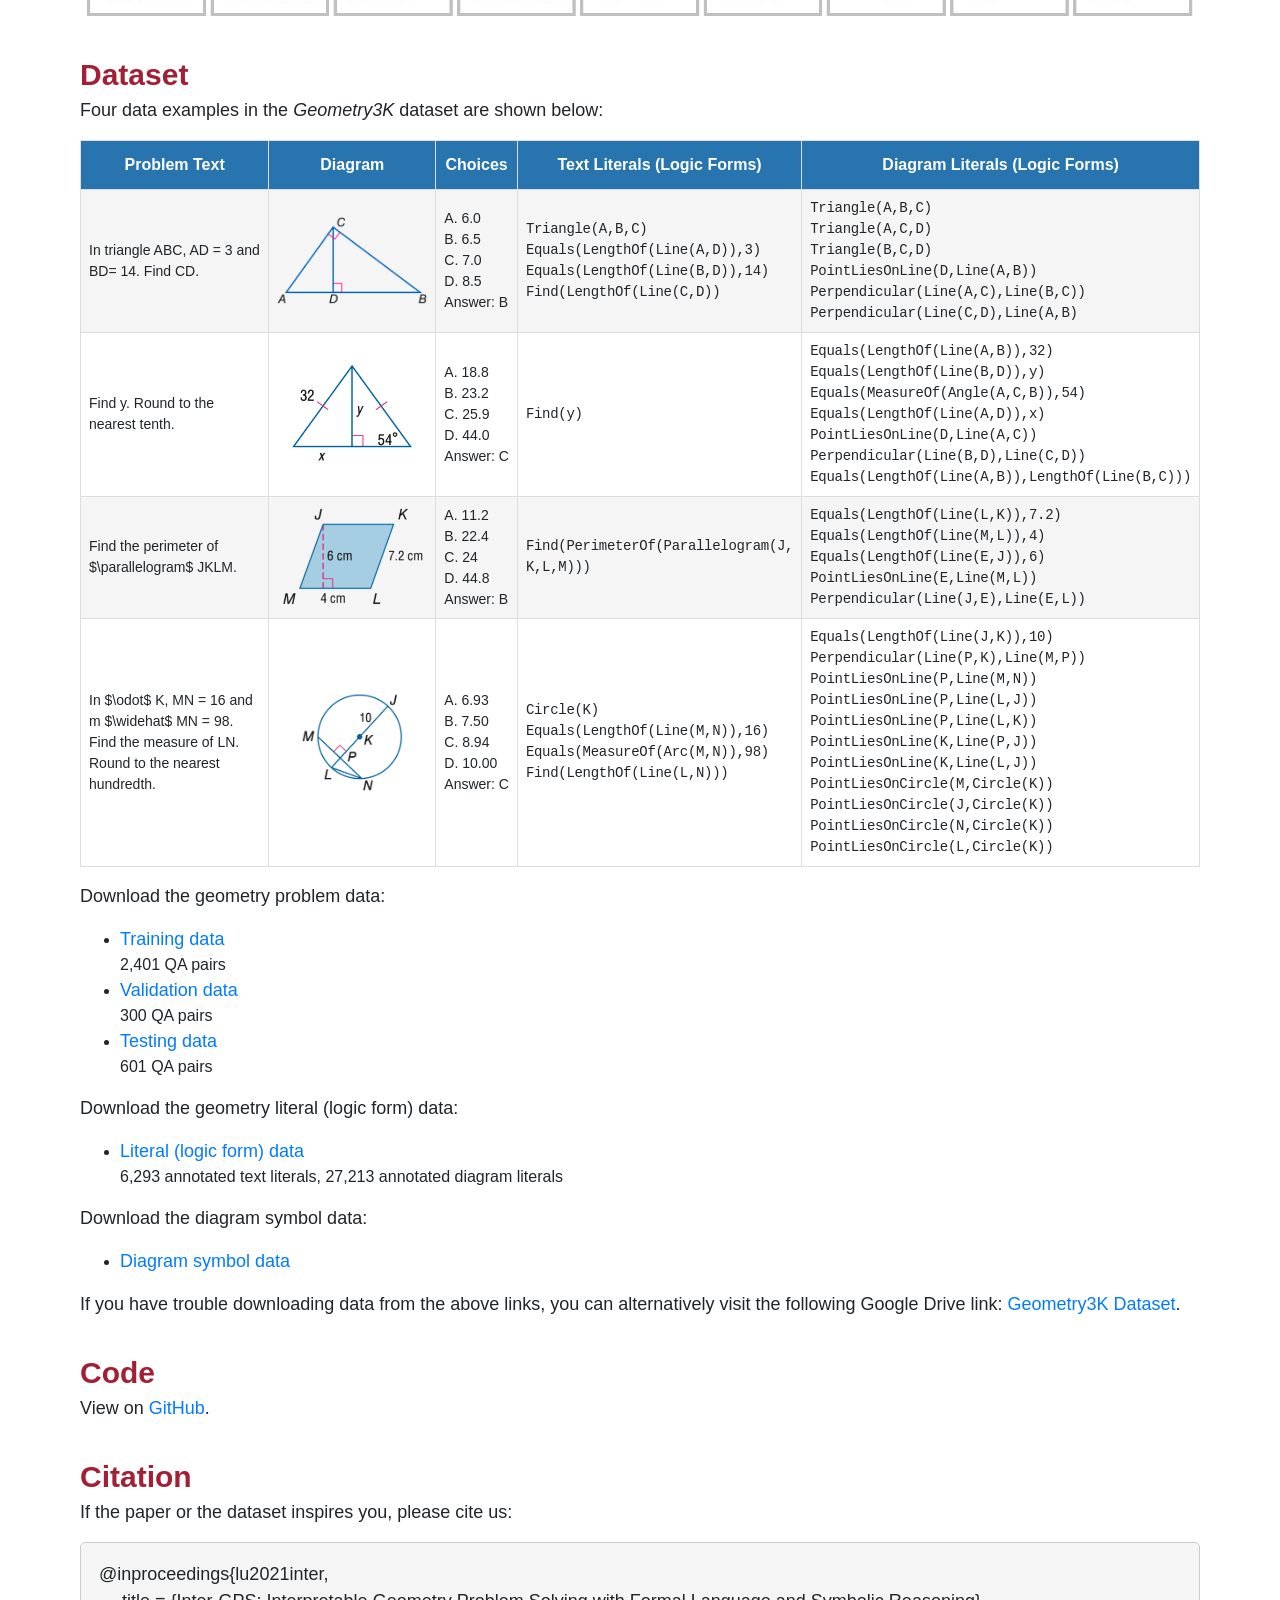
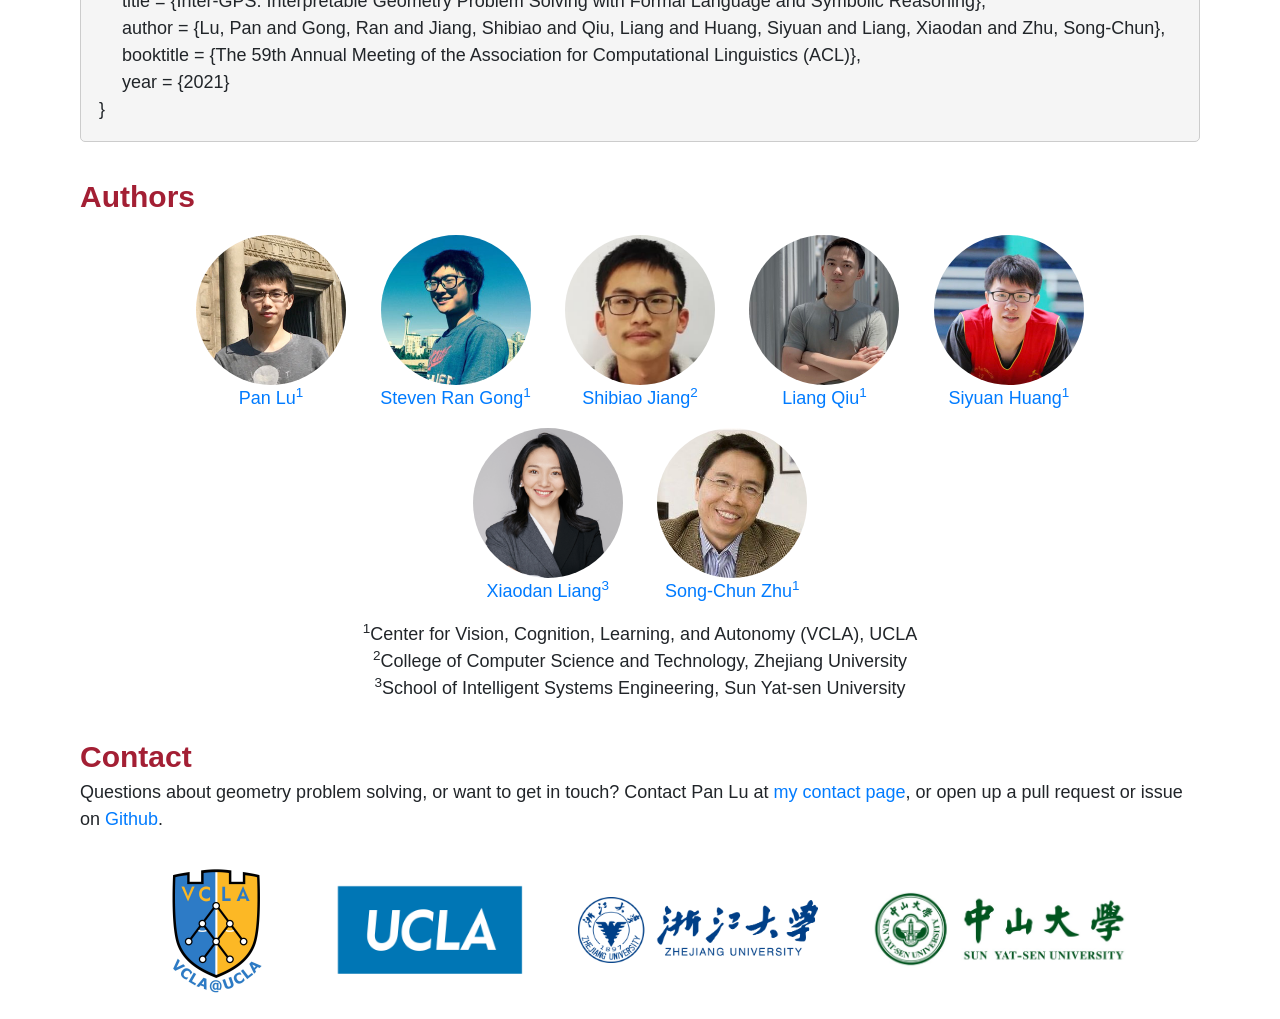
==== commit 839760cb: "add symbol data" ====
--- a/index.html
+++ b/index.html
@@ -304,6 +304,16 @@
                     <li><a style="font-size: 18px" href="https://lupantech.github.io/inter-gps/geometry3k/logic_forms.zip">Literal (logic form) data</a>
                         <br>
                         <span style="font-size: 16px">6,293 annotated text literals, 27,213 annotated diagram literals </span>
+                    </li>
+                </ul>
+            </div>
+
+        </p>
+        <p>
+            Download the diagram symbol data:
+            <div>
+                <ul>
+                    <li><a style="font-size: 18px" href="https://lupantech.github.io/inter-gps/geometry3k/symbols.zip">Diagram symbol data</a>
                     </li>
                 </ul>
             </div>
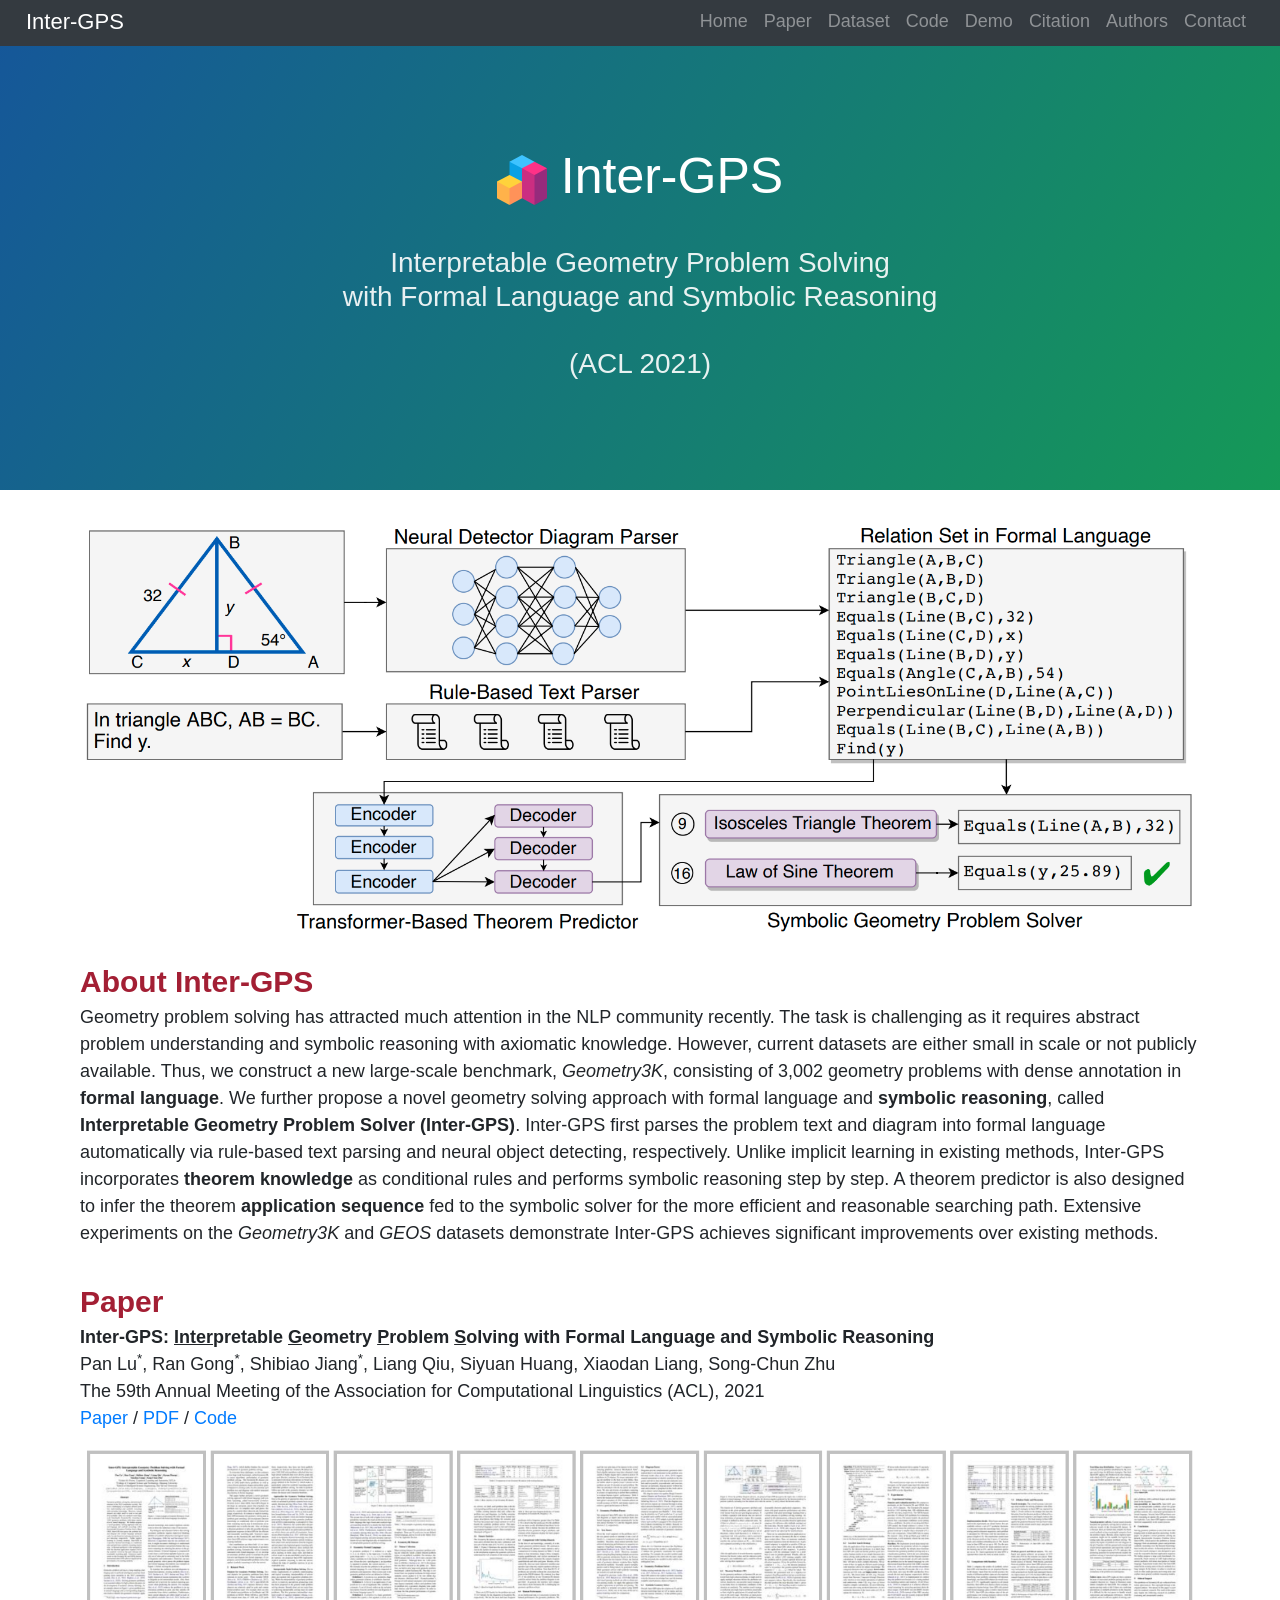
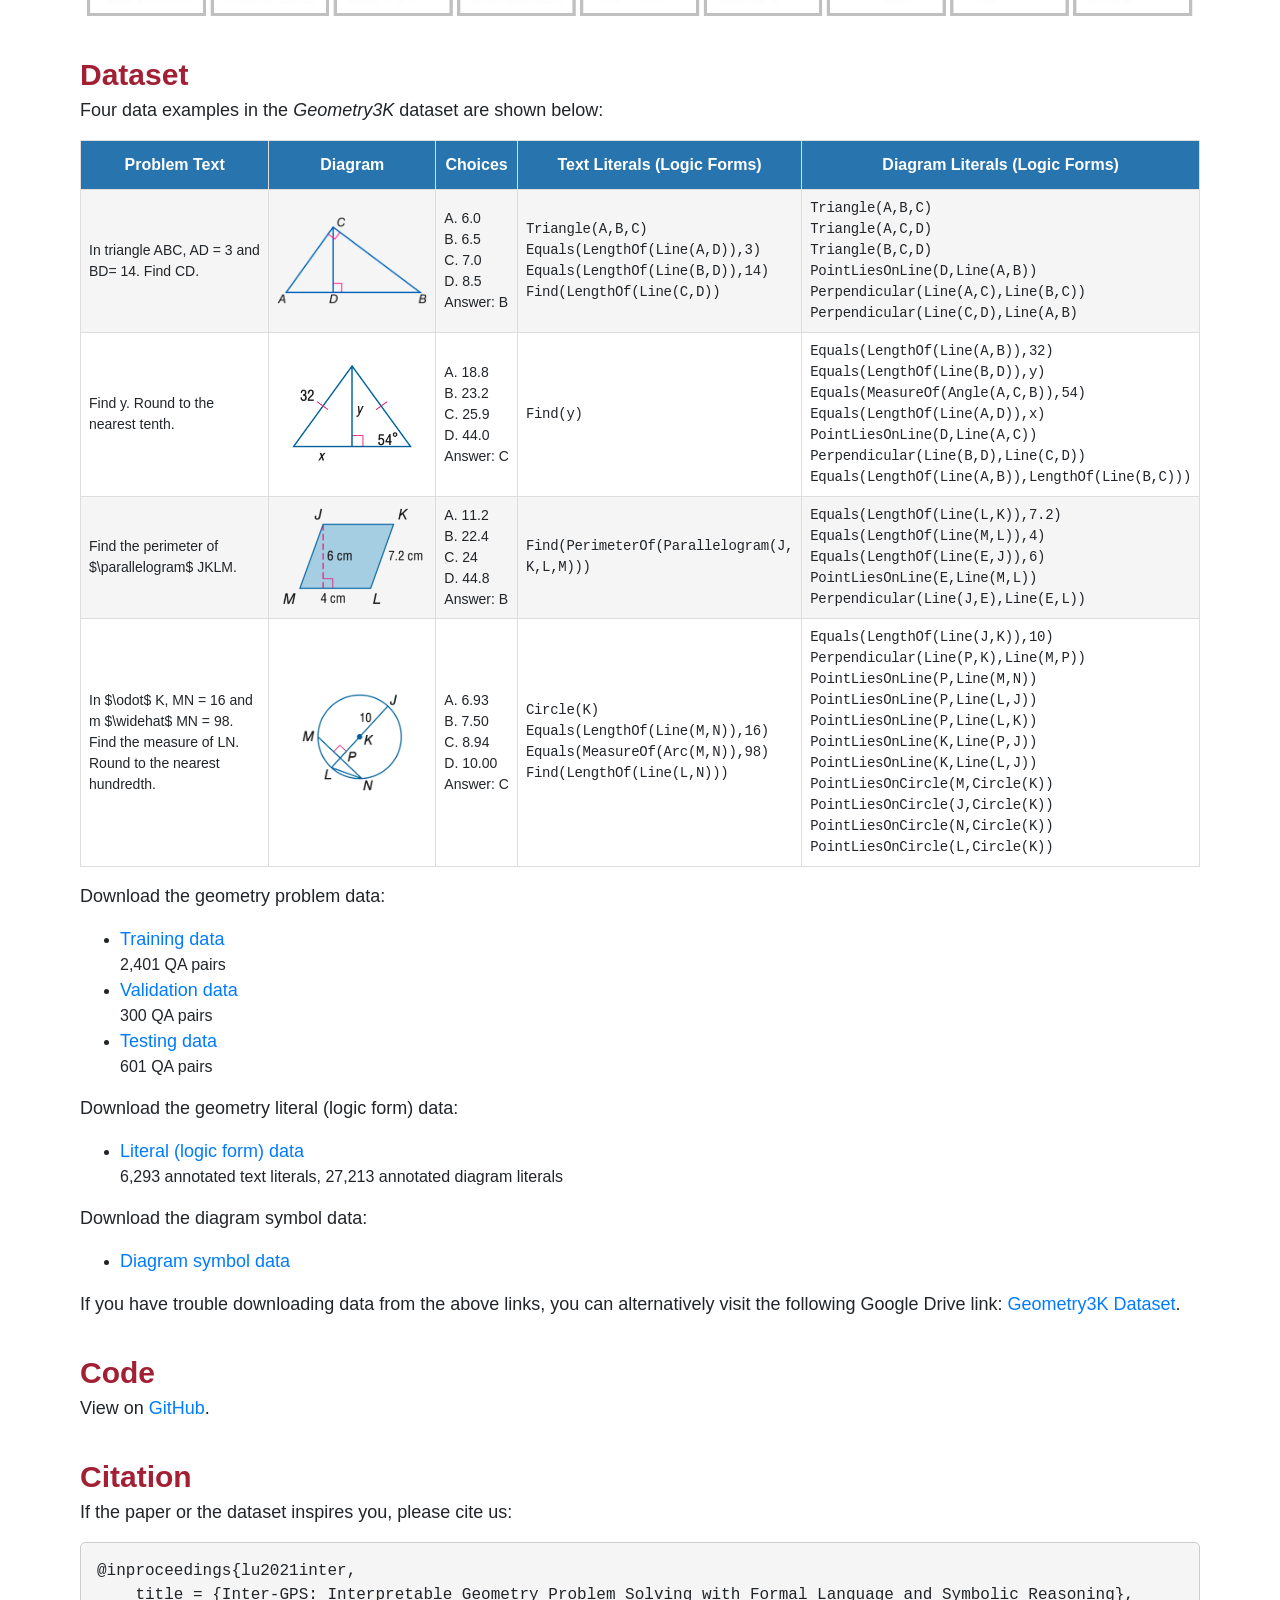
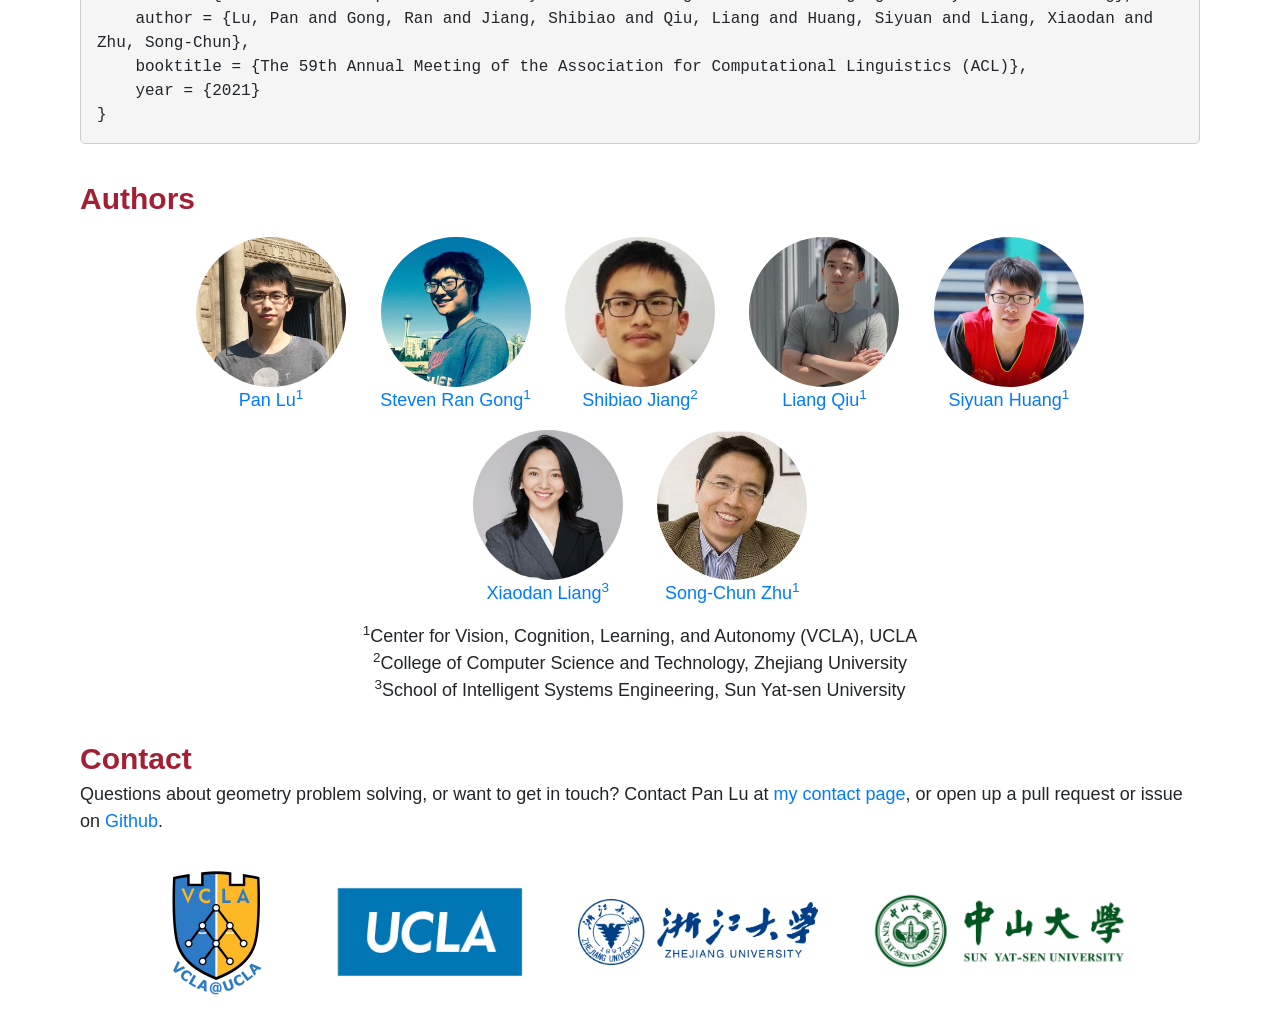
==== commit 9820396d: "fix bib" ====
--- a/index.html
+++ b/index.html
@@ -1,103 +1,105 @@
 <!DOCTYPE html>
 <html lang="en">
 
-    <head><meta http-equiv="Content-Type" content="text/html; charset=UTF-8">
-        <title>Inter-GPS</title>
-        <link rel="shortcut icon" href="./img/3124850.svg">
-
-<!--        &lt;!&ndash; Global site tag (gtag.js) - Google Analytics &ndash;&gt;-->
-<!--        <script async src="https://www.googletagmanager.com/gtag/js?id=UA-111713571-1"></script>-->
-<!--        <script>-->
-<!--            window.dataLayer = window.dataLayer || [];-->
-<!--            function gtag(){dataLayer.push(arguments);}-->
-<!--            gtag('js', new Date());-->
-<!--            gtag('config', 'UA-111713571-1');-->
-<!--        </script>-->
-
-        <!-- Required meta tags -->
-        <meta charset="utf-8">
-        <meta name="viewport" content="width=device-width, initial-scale=1, shrink-to-fit=no">
-<!--        <meta http-equiv="X-UA-Compatible" content="IE=edge">-->
-<!--        <meta name="google-site-verification" content="xBT4GhYoi5qRD5tr338pgPM5OWHHIDR6mNg1a3euekI">-->
-
-        <!-- Bootstrap core CSS -->
-        <link rel="stylesheet" href="https://maxcdn.bootstrapcdn.com/bootstrap/4.0.0-beta/css/bootstrap.min.css" integrity="sha384-/Y6pD6FV/Vv2HJnA6t+vslU6fwYXjCFtcEpHbNJ0lyAFsXTsjBbfaDjzALeQsN6M" crossorigin="anonymous">
-
-<!--        &lt;!&ndash; Icon CSS&ndash;&gt;-->
-<!--        <link rel="stylesheet" href="https://use.fontawesome.com/releases/v5.3.1/css/all.css" integrity="sha384-mzrmE5qonljUremFsqc01SB46JvROS7bZs3IO2EmfFsd15uHvIt+Y8vEf7N7fWAU" crossorigin="anonymous">-->
-<!--        <link rel="stylesheet" href="https://cdn.rawgit.com/jpswalsh/academicons/master/css/academicons.min.css">-->
-
-        <!-- Custom styles for this template -->
-        <link rel="stylesheet" href="./css/project.css">
-    </head>
-
-    <body data-new-gr-c-s-check-loaded="14.1010.0" data-gr-ext-installed="">
+<head>
+    <meta http-equiv="Content-Type" content="text/html; charset=UTF-8">
+    <title>Inter-GPS</title>
+    <link rel="shortcut icon" href="./img/3124850.svg">
+
+    <!--        &lt;!&ndash; Global site tag (gtag.js) - Google Analytics &ndash;&gt;-->
+    <!--        <script async src="https://www.googletagmanager.com/gtag/js?id=UA-111713571-1"></script>-->
+    <!--        <script>-->
+    <!--            window.dataLayer = window.dataLayer || [];-->
+    <!--            function gtag(){dataLayer.push(arguments);}-->
+    <!--            gtag('js', new Date());-->
+    <!--            gtag('config', 'UA-111713571-1');-->
+    <!--        </script>-->
+
+    <!-- Required meta tags -->
+    <meta charset="utf-8">
+    <meta name="viewport" content="width=device-width, initial-scale=1, shrink-to-fit=no">
+    <!--        <meta http-equiv="X-UA-Compatible" content="IE=edge">-->
+    <!--        <meta name="google-site-verification" content="xBT4GhYoi5qRD5tr338pgPM5OWHHIDR6mNg1a3euekI">-->
+
+    <!-- Bootstrap core CSS -->
+    <link rel="stylesheet" href="https://maxcdn.bootstrapcdn.com/bootstrap/4.0.0-beta/css/bootstrap.min.css"
+        integrity="sha384-/Y6pD6FV/Vv2HJnA6t+vslU6fwYXjCFtcEpHbNJ0lyAFsXTsjBbfaDjzALeQsN6M" crossorigin="anonymous">
+
+    <!--        &lt;!&ndash; Icon CSS&ndash;&gt;-->
+    <!--        <link rel="stylesheet" href="https://use.fontawesome.com/releases/v5.3.1/css/all.css" integrity="sha384-mzrmE5qonljUremFsqc01SB46JvROS7bZs3IO2EmfFsd15uHvIt+Y8vEf7N7fWAU" crossorigin="anonymous">-->
+    <!--        <link rel="stylesheet" href="https://cdn.rawgit.com/jpswalsh/academicons/master/css/academicons.min.css">-->
+
+    <!-- Custom styles for this template -->
+    <link rel="stylesheet" href="./css/project.css">
+</head>
+
+<body data-new-gr-c-s-check-loaded="14.1010.0" data-gr-ext-installed="">
 
     <!-- Navigation Bar-->
-	<nav class="navbar navbar-expand-md navbar-dark">
-		<a class="navbar-brand" href="#">Inter-GPS</a>
-		<button class="navbar-toggler" type="button" data-toggle="collapse" data-target="#navbarToggle">
-	  		<span class="navbar-toggler-icon"></span>
-		</button>
-		<div class="collapse navbar-collapse" id="navbarToggle">
-			<ul class="navbar-nav ml-auto">
-				<li class="nav-item">
-					<a class="nav-link" href="#">Home</a>
-				</li>
-				<li class="nav-item">
-					<a class="nav-link" href="#Paper">Paper</a>
-				</li>
-				<li class="nav-item">
-					<a class="nav-link" href="#Dataset">Dataset</a>
-				</li>
-				<li class="nav-item">
-					<a class="nav-link" href="#Code">Code</a>
-				</li>
-                <li class="nav-item">
-					<a class="nav-link" href="#Demo">Demo</a>
-				</li>
-                <li class="nav-item">
-					<a class="nav-link" href="#Citation">Citation</a>
-				</li>
-                <li class="nav-item">
-					<a class="nav-link" href="#Authors">Authors</a>
-				</li>
+    <nav class="navbar navbar-expand-md navbar-dark">
+        <a class="navbar-brand" href="#">Inter-GPS</a>
+        <button class="navbar-toggler" type="button" data-toggle="collapse" data-target="#navbarToggle">
+            <span class="navbar-toggler-icon"></span>
+        </button>
+        <div class="collapse navbar-collapse" id="navbarToggle">
+            <ul class="navbar-nav ml-auto">
+                <li class="nav-item">
+                    <a class="nav-link" href="#">Home</a>
+                </li>
+                <li class="nav-item">
+                    <a class="nav-link" href="#Paper">Paper</a>
+                </li>
+                <li class="nav-item">
+                    <a class="nav-link" href="#Dataset">Dataset</a>
+                </li>
+                <li class="nav-item">
+                    <a class="nav-link" href="#Code">Code</a>
+                </li>
+                <li class="nav-item">
+                    <a class="nav-link" href="#Demo">Demo</a>
+                </li>
+                <li class="nav-item">
+                    <a class="nav-link" href="#Citation">Citation</a>
+                </li>
+                <li class="nav-item">
+                    <a class="nav-link" href="#Authors">Authors</a>
+                </li>
                 <li class="nav-item" style="margin-right: 10px;">
-					<a class="nav-link" href="#Contact">Contact</a>
-				</li>
-			</ul>
-		</div>
-	</nav>
-
-     <!-- Page Header Banner -->
+                    <a class="nav-link" href="#Contact">Contact</a>
+                </li>
+            </ul>
+        </div>
+    </nav>
+
+    <!-- Page Header Banner -->
     <header class="page-header" role="banner">
-      <h1 class="project-name">
-          <img src="./img/3124850.svg" alt="Logo" height="50px">
-          Inter-GPS
-      </h1>
-      <h2 class="project-tagline">
-          Interpretable Geometry Problem Solving <br> with Formal Language and Symbolic Reasoning <br><br>
-          (ACL 2021)
-      </h2>
+        <h1 class="project-name">
+            <img src="./img/3124850.svg" alt="Logo" height="50px">
+            Inter-GPS
+        </h1>
+        <h2 class="project-tagline">
+            Interpretable Geometry Problem Solving <br> with Formal Language and Symbolic Reasoning <br><br>
+            (ACL 2021)
+        </h2>
     </header>
 
-<!--<div id="Banner">-->
-<!--    <div height="80" id="header" style="background-color:#FFFFFF; color: #FFFFFF">-->
-<!--        <center>-->
-<!--            <table width="1200" height="80" border="0">-->
-<!--                <tbody><tr>-->
-<!--                    <td halign="center">-->
-<!--                        <p class="paper-title">-->
-<!--                            <img src="./img/344957.svg" alt="Logo" width="50px">-->
-<!--                            Inter-GPS: Interpretable Geometry Problem Solving <br> with Formal Language and Symbolic Reasoning-->
-<!--                        </p>-->
-<!--                        <hr>-->
-<!--                    </td>-->
-<!--                </tr></tbody>-->
-<!--            </table>-->
-<!--        </center>-->
-<!--    </div>-->
-<!--</div>-->
+    <!--<div id="Banner">-->
+    <!--    <div height="80" id="header" style="background-color:#FFFFFF; color: #FFFFFF">-->
+    <!--        <center>-->
+    <!--            <table width="1200" height="80" border="0">-->
+    <!--                <tbody><tr>-->
+    <!--                    <td halign="center">-->
+    <!--                        <p class="paper-title">-->
+    <!--                            <img src="./img/344957.svg" alt="Logo" width="50px">-->
+    <!--                            Inter-GPS: Interpretable Geometry Problem Solving <br> with Formal Language and Symbolic Reasoning-->
+    <!--                        </p>-->
+    <!--                        <hr>-->
+    <!--                    </td>-->
+    <!--                </tr></tbody>-->
+    <!--            </table>-->
+    <!--        </center>-->
+    <!--    </div>-->
+    <!--</div>-->
 
     <!-- About Inter-GPS -->
     <div class="section" style="">
@@ -108,15 +110,22 @@
         </heading>
         <p>
             Geometry problem solving has attracted much attention in the NLP community recently.
-            The task is challenging as it requires abstract problem understanding and symbolic reasoning with axiomatic knowledge.
+            The task is challenging as it requires abstract problem understanding and symbolic reasoning with axiomatic
+            knowledge.
             However, current datasets are either small in scale or not publicly available.
-            Thus, we construct a new large-scale benchmark, <i>Geometry3K</i>, consisting of 3,002 geometry problems with dense annotation in <strong>formal language</strong>.
-            We further propose a novel geometry solving approach with formal language and <strong>symbolic reasoning</strong>,
+            Thus, we construct a new large-scale benchmark, <i>Geometry3K</i>, consisting of 3,002 geometry problems
+            with dense annotation in <strong>formal language</strong>.
+            We further propose a novel geometry solving approach with formal language and <strong>symbolic
+                reasoning</strong>,
             called <strong>Interpretable Geometry Problem Solver (Inter-GPS)</strong>.
-            Inter-GPS first parses the problem text and diagram into formal language automatically via rule-based text parsing and neural object detecting, respectively.
-            Unlike implicit learning in existing methods, Inter-GPS incorporates <strong>theorem knowledge</strong> as conditional rules and performs symbolic reasoning step by step.
-            A theorem predictor is also designed to infer the theorem <strong>application sequence</strong> fed to the symbolic solver for the more efficient and reasonable searching path.
-            Extensive experiments on the <i>Geometry3K</i> and <i>GEOS</i> datasets demonstrate Inter-GPS achieves significant improvements over existing methods.
+            Inter-GPS first parses the problem text and diagram into formal language automatically via rule-based text
+            parsing and neural object detecting, respectively.
+            Unlike implicit learning in existing methods, Inter-GPS incorporates <strong>theorem knowledge</strong> as
+            conditional rules and performs symbolic reasoning step by step.
+            A theorem predictor is also designed to infer the theorem <strong>application sequence</strong> fed to the
+            symbolic solver for the more efficient and reasonable searching path.
+            Extensive experiments on the <i>Geometry3K</i> and <i>GEOS</i> datasets demonstrate Inter-GPS achieves
+            significant improvements over existing methods.
         </p>
     </div>
 
@@ -127,9 +136,11 @@
         </heading>
         <p>
             <papername>
-                Inter-GPS: <u>Inter</u>pretable <u>G</u>eometry <u>P</u>roblem <u>S</u>olving with Formal Language and Symbolic Reasoning
+                Inter-GPS: <u>Inter</u>pretable <u>G</u>eometry <u>P</u>roblem <u>S</u>olving with Formal Language and
+                Symbolic Reasoning
             </papername><br>
-            Pan Lu<sup>*</sup>, Ran Gong<sup>*</sup>, Shibiao Jiang<sup>*</sup>, Liang Qiu, Siyuan Huang, Xiaodan Liang, Song-Chun Zhu<br>
+            Pan Lu<sup>*</sup>, Ran Gong<sup>*</sup>, Shibiao Jiang<sup>*</sup>, Liang Qiu, Siyuan Huang, Xiaodan Liang,
+            Song-Chun Zhu<br>
             The 59th Annual Meeting of the Association for Computational Linguistics (ACL), 2021<br>
             <a href="https://arxiv.org/abs/2105.04165">Paper</a> /
             <a href="http://lupantech.github.io/papers/acl21_intergps.pdf">PDF</a> /
@@ -147,151 +158,155 @@
         <heading id="dataset">
             Dataset
         </heading>
-    <!--    <p>-->
-    <!--        <img src="./img/examples.png" style="width: 100%;">-->
-    <!--    </p>-->
+        <!--    <p>-->
+        <!--        <img src="./img/examples.png" style="width: 100%;">-->
+        <!--    </p>-->
         <p>
             Four data examples in the <i>Geometry3K</i> dataset are shown below:
         </p>
         <table id="example" style="margin-top:1em; margin-bottom:1em;">
-          <tr>
-            <th>Problem Text</th>
-            <th>Diagram</th>
-            <th>Choices</th>
-            <th>Text Literals (Logic Forms) </th>
-            <th>Diagram Literals (Logic Forms) </th>
-          </tr>
-          <tr>
-            <td class="example-text">
-                In triangle ABC, AD = 3 and BD= 14. Find CD.
-            </td>
-            <td class="example-img-block">
-                <img class="example-img" src="./img/p1_mask.png" style="">
-            </td>
-            <td class="example-choice">
-                A. 6.0 <br>
-                B. 6.5 <br>
-                C. 7.0 <br>
-                D. 8.5 <br>
-                Answer: B
-            </td>
-            <td class="example-text-liter">
-                Triangle(A,B,C) <br>
-                Equals(LengthOf(Line(A,D)),3) <br>
-                Equals(LengthOf(Line(B,D)),14) <br>
-                Find(LengthOf(Line(C,D))
-            </td>
-            <td class="example-diag-liter">
-                Triangle(A,B,C) <br>
-                Triangle(A,C,D) <br>
-                Triangle(B,C,D) <br>
-                PointLiesOnLine(D,Line(A,B)) <br>
-                Perpendicular(Line(A,C),Line(B,C)) <br>
-                Perpendicular(Line(C,D),Line(A,B)
-            </td>
-          </tr>
-          <tr>
-            <td class="example-text">
-                Find y. Round to the nearest tenth.
-            </td>
-            <td class="example-img-block">
-                <img class="example-img" src="./img/p2_mask.png" style="">
-            </td>
-            <td class="example-choice">
-                A. 18.8 <br>
-                B. 23.2 <br>
-                C. 25.9 <br>
-                D. 44.0 <br>
-                Answer: C
-            </td>
-            <td class="example-text-liter">
-                Find(y)
-            </td>
-            <td class="example-diag-liter">
-                Equals(LengthOf(Line(A,B)),32) <br>
-                Equals(LengthOf(Line(B,D)),y) <br>
-                Equals(MeasureOf(Angle(A,C,B)),54) <br>
-                Equals(LengthOf(Line(A,D)),x) <br>
-                PointLiesOnLine(D,Line(A,C)) <br>
-                Perpendicular(Line(B,D),Line(C,D)) <br>
-                Equals(LengthOf(Line(A,B)),LengthOf(Line(B,C))) <br>
-            </td>
-          </tr>
-          <tr>
-            <td class="example-text">
-                Find the perimeter of $\parallelogram$ JKLM.
-            </td>
-            <td class="example-img-block">
-                <img class="example-img" src="./img/p3_mask.png" style="">
-            </td>
-            <td class="example-choice">
-                A. 11.2 <br>
-                B. 22.4 <br>
-                C. 24 <br>
-                D. 44.8 <br>
-                Answer: B
-            </td>
-            <td class="example-text-liter">
-                Find(PerimeterOf(Parallelogram(J,<br>K,L,M)))
-            </td>
-            <td class="example-diag-liter">
-                Equals(LengthOf(Line(L,K)),7.2) <br>
-                Equals(LengthOf(Line(M,L)),4) <br>
-                Equals(LengthOf(Line(E,J)),6) <br>
-                PointLiesOnLine(E,Line(M,L)) <br>
-                Perpendicular(Line(J,E),Line(E,L))
-            </td>
-          </tr>
-          <tr>
-            <td class="example-text">
-                In $\odot$ K, MN = 16 and m $\widehat$ MN = 98. Find the measure of LN. Round to the nearest hundredth.
-            </td>
-            <td class="example-img-block">
-                <img class="example-img" src="./img/p4_mask.png" style="">
-            </td>
-            <td class="example-choice">
-                A. 6.93 <br>
-                B. 7.50 <br>
-                C. 8.94 <br>
-                D. 10.00 <br>
-                Answer: C
-
-            </td>
-            <td class="example-text-liter">
-                Circle(K) <br>
-                Equals(LengthOf(Line(M,N)),16) <br>
-                Equals(MeasureOf(Arc(M,N)),98) <br>
-                Find(LengthOf(Line(L,N)))
-            </td>
-            <td class="example-diag-liter">
-                Equals(LengthOf(Line(J,K)),10) <br>
-                Perpendicular(Line(P,K),Line(M,P)) <br>
-                PointLiesOnLine(P,Line(M,N)) <br>
-                PointLiesOnLine(P,Line(L,J)) <br>
-                PointLiesOnLine(P,Line(L,K)) <br>
-                PointLiesOnLine(K,Line(P,J)) <br>
-                PointLiesOnLine(K,Line(L,J)) <br>
-                PointLiesOnCircle(M,Circle(K)) <br>
-                PointLiesOnCircle(J,Circle(K)) <br>
-                PointLiesOnCircle(N,Circle(K)) <br>
-                PointLiesOnCircle(L,Circle(K))
-            </td>
-          </tr>
+            <tr>
+                <th>Problem Text</th>
+                <th>Diagram</th>
+                <th>Choices</th>
+                <th>Text Literals (Logic Forms) </th>
+                <th>Diagram Literals (Logic Forms) </th>
+            </tr>
+            <tr>
+                <td class="example-text">
+                    In triangle ABC, AD = 3 and BD= 14. Find CD.
+                </td>
+                <td class="example-img-block">
+                    <img class="example-img" src="./img/p1_mask.png" style="">
+                </td>
+                <td class="example-choice">
+                    A. 6.0 <br>
+                    B. 6.5 <br>
+                    C. 7.0 <br>
+                    D. 8.5 <br>
+                    Answer: B
+                </td>
+                <td class="example-text-liter">
+                    Triangle(A,B,C) <br>
+                    Equals(LengthOf(Line(A,D)),3) <br>
+                    Equals(LengthOf(Line(B,D)),14) <br>
+                    Find(LengthOf(Line(C,D))
+                </td>
+                <td class="example-diag-liter">
+                    Triangle(A,B,C) <br>
+                    Triangle(A,C,D) <br>
+                    Triangle(B,C,D) <br>
+                    PointLiesOnLine(D,Line(A,B)) <br>
+                    Perpendicular(Line(A,C),Line(B,C)) <br>
+                    Perpendicular(Line(C,D),Line(A,B)
+                </td>
+            </tr>
+            <tr>
+                <td class="example-text">
+                    Find y. Round to the nearest tenth.
+                </td>
+                <td class="example-img-block">
+                    <img class="example-img" src="./img/p2_mask.png" style="">
+                </td>
+                <td class="example-choice">
+                    A. 18.8 <br>
+                    B. 23.2 <br>
+                    C. 25.9 <br>
+                    D. 44.0 <br>
+                    Answer: C
+                </td>
+                <td class="example-text-liter">
+                    Find(y)
+                </td>
+                <td class="example-diag-liter">
+                    Equals(LengthOf(Line(A,B)),32) <br>
+                    Equals(LengthOf(Line(B,D)),y) <br>
+                    Equals(MeasureOf(Angle(A,C,B)),54) <br>
+                    Equals(LengthOf(Line(A,D)),x) <br>
+                    PointLiesOnLine(D,Line(A,C)) <br>
+                    Perpendicular(Line(B,D),Line(C,D)) <br>
+                    Equals(LengthOf(Line(A,B)),LengthOf(Line(B,C))) <br>
+                </td>
+            </tr>
+            <tr>
+                <td class="example-text">
+                    Find the perimeter of $\parallelogram$ JKLM.
+                </td>
+                <td class="example-img-block">
+                    <img class="example-img" src="./img/p3_mask.png" style="">
+                </td>
+                <td class="example-choice">
+                    A. 11.2 <br>
+                    B. 22.4 <br>
+                    C. 24 <br>
+                    D. 44.8 <br>
+                    Answer: B
+                </td>
+                <td class="example-text-liter">
+                    Find(PerimeterOf(Parallelogram(J,<br>K,L,M)))
+                </td>
+                <td class="example-diag-liter">
+                    Equals(LengthOf(Line(L,K)),7.2) <br>
+                    Equals(LengthOf(Line(M,L)),4) <br>
+                    Equals(LengthOf(Line(E,J)),6) <br>
+                    PointLiesOnLine(E,Line(M,L)) <br>
+                    Perpendicular(Line(J,E),Line(E,L))
+                </td>
+            </tr>
+            <tr>
+                <td class="example-text">
+                    In $\odot$ K, MN = 16 and m $\widehat$ MN = 98. Find the measure of LN. Round to the nearest
+                    hundredth.
+                </td>
+                <td class="example-img-block">
+                    <img class="example-img" src="./img/p4_mask.png" style="">
+                </td>
+                <td class="example-choice">
+                    A. 6.93 <br>
+                    B. 7.50 <br>
+                    C. 8.94 <br>
+                    D. 10.00 <br>
+                    Answer: C
+
+                </td>
+                <td class="example-text-liter">
+                    Circle(K) <br>
+                    Equals(LengthOf(Line(M,N)),16) <br>
+                    Equals(MeasureOf(Arc(M,N)),98) <br>
+                    Find(LengthOf(Line(L,N)))
+                </td>
+                <td class="example-diag-liter">
+                    Equals(LengthOf(Line(J,K)),10) <br>
+                    Perpendicular(Line(P,K),Line(M,P)) <br>
+                    PointLiesOnLine(P,Line(M,N)) <br>
+                    PointLiesOnLine(P,Line(L,J)) <br>
+                    PointLiesOnLine(P,Line(L,K)) <br>
+                    PointLiesOnLine(K,Line(P,J)) <br>
+                    PointLiesOnLine(K,Line(L,J)) <br>
+                    PointLiesOnCircle(M,Circle(K)) <br>
+                    PointLiesOnCircle(J,Circle(K)) <br>
+                    PointLiesOnCircle(N,Circle(K)) <br>
+                    PointLiesOnCircle(L,Circle(K))
+                </td>
+            </tr>
         </table>
         <p>
             Download the geometry problem data:
         </p>
         <div>
             <ul>
-                <li><a style="font-size: 18px" href="https://lupantech.github.io/inter-gps/geometry3k/train.zip">Training data</a>
+                <li><a style="font-size: 18px"
+                        href="https://lupantech.github.io/inter-gps/geometry3k/train.zip">Training data</a>
                     <br>
                     <span style="font-size: 16px">2,401 QA pairs</span>
                 </li>
-                <li><a style="font-size: 18px" href="https://lupantech.github.io/inter-gps/geometry3k/val.zip">Validation data</a>
+                <li><a style="font-size: 18px"
+                        href="https://lupantech.github.io/inter-gps/geometry3k/val.zip">Validation data</a>
                     <br>
                     <span style="font-size: 16px">300 QA pairs</span>
                 </li>
-                <li><a style="font-size: 18px" href="https://lupantech.github.io/inter-gps/geometry3k/test.zip">Testing data</a>
+                <li><a style="font-size: 18px" href="https://lupantech.github.io/inter-gps/geometry3k/test.zip">Testing
+                        data</a>
                     <br>
                     <span style="font-size: 16px">601 QA pairs</span>
                 </li>
@@ -299,36 +314,43 @@
         </div>
         <p>
             Download the geometry literal (logic form) data:
-            <div>
-                <ul>
-                    <li><a style="font-size: 18px" href="https://lupantech.github.io/inter-gps/geometry3k/logic_forms.zip">Literal (logic form) data</a>
-                        <br>
-                        <span style="font-size: 16px">6,293 annotated text literals, 27,213 annotated diagram literals </span>
-                    </li>
-                </ul>
-            </div>
+        <div>
+            <ul>
+                <li><a style="font-size: 18px"
+                        href="https://lupantech.github.io/inter-gps/geometry3k/logic_forms.zip">Literal (logic form)
+                        data</a>
+                    <br>
+                    <span style="font-size: 16px">6,293 annotated text literals, 27,213 annotated diagram literals
+                    </span>
+                </li>
+            </ul>
+        </div>
 
         </p>
         <p>
             Download the diagram symbol data:
-            <div>
-                <ul>
-                    <li><a style="font-size: 18px" href="https://lupantech.github.io/inter-gps/geometry3k/symbols.zip">Diagram symbol data</a>
-                    </li>
-                </ul>
-            </div>
-
-        </p>
-        <p>
-         If you have trouble downloading data from the above links, you can alternatively visit the following Google Drive link:
-         <a style="font-size: 18px" href="https://drive.google.com/drive/folders/1d05WYXtlgKIoaPpK1v94LYph_heiXM7Z?usp=sharing">Geometry3K Dataset</a>.
+        <div>
+            <ul>
+                <li><a style="font-size: 18px"
+                        href="https://lupantech.github.io/inter-gps/geometry3k/symbols.zip">Diagram symbol data</a>
+                </li>
+            </ul>
+        </div>
+
+        </p>
+        <p>
+            If you have trouble downloading data from the above links, you can alternatively visit the following Google
+            Drive link:
+            <a style="font-size: 18px"
+                href="https://drive.google.com/drive/folders/1d05WYXtlgKIoaPpK1v94LYph_heiXM7Z?usp=sharing">Geometry3K
+                Dataset</a>.
         </p>
 
 
     </div>
 
     <!-- Code -->
-    <div class="section" id="Code"  style="">
+    <div class="section" id="Code" style="">
         <heading>
             Code
         </heading>
@@ -338,25 +360,24 @@
     </div>
 
     <!-- Citation -->
-    <div class="section" id="Citation"  style="">
+    <div class="section" id="Citation" style="">
         <heading>
             Citation
         </heading>
         <p>
             If the paper or the dataset inspires you, please cite us:
         </p>
-        <p class="bibtax">
-            @inproceedings{lu2021inter,
-            <br>  title = {Inter-GPS: Interpretable Geometry Problem Solving with Formal Language and Symbolic Reasoning},
-            <br>  author = {Lu, Pan and Gong, Ran and Jiang, Shibiao and Qiu, Liang and Huang, Siyuan and Liang, Xiaodan and Zhu, Song-Chun},
-            <br>  booktitle = {The 59th Annual Meeting of the Association for Computational Linguistics (ACL)},
-            <br>  year = {2021}
-            <br>}
-        </p>
+        <pre class="bibtax">
+@inproceedings{lu2021inter,
+    title = {Inter-GPS: Interpretable Geometry Problem Solving with Formal Language and Symbolic Reasoning},
+    author = {Lu, Pan and Gong, Ran and Jiang, Shibiao and Qiu, Liang and Huang, Siyuan and Liang, Xiaodan and Zhu, Song-Chun},
+    booktitle = {The 59th Annual Meeting of the Association for Computational Linguistics (ACL)},
+    year = {2021}
+}</pre>
     </div>
 
     <!-- Authors -->
-    <div class="section" id="Authors"  style="align-content: center">
+    <div class="section" id="Authors" style="align-content: center">
         <heading>
             Authors
         </heading>
@@ -429,40 +450,48 @@
     <!-- Affiliation  -->
     <div class="section" style="table-layout: auto;">
         <center>
-        <table >
-            <tbody><tr>
-                <td>
-                <a href="https://vcla.stat.ucla.edu/index.html" target="_blank" rel="external">
-                    <img class="center-block" src="img/vcla.jpg" style="width:8em; max-width: 100%;"></a>
-                </td>
-                <td> &nbsp; &nbsp; &nbsp; &nbsp; &nbsp; &nbsp; </td>
-                <td>
-                <a href="https://www.ucla.edu/" target="_blank" rel="external">
-                    <img class="center-block" src="img/vcla.png" style="width:12em; max-width: 100%;"></a>
-                </td>
-                <td> &nbsp; &nbsp; &nbsp; &nbsp; &nbsp; &nbsp; </td>
-                <td>
-                <a href="http://www.zju.edu.cn/english/" target="_blank" rel="external">
-                    <img class="center-block" src="img/zju.png" style="width:15em; max-width: 100%;"></a>
-                </td>
-                <td> &nbsp; &nbsp; &nbsp; &nbsp; &nbsp; &nbsp; </td>
-                <td>
-                <a href="http://www.sysu.edu.cn/en/index.htm" target="_blank" rel="external">
-                    <img class="center-block" src="img/sysu.jpg" style="width:16em;  max-width: 100%;">
-                </a>
-                </td>
-            </tr></tbody>
-        </table><br>
+            <table>
+                <tbody>
+                    <tr>
+                        <td>
+                            <a href="https://vcla.stat.ucla.edu/index.html" target="_blank" rel="external">
+                                <img class="center-block" src="img/vcla.jpg" style="width:8em; max-width: 100%;"></a>
+                        </td>
+                        <td> &nbsp; &nbsp; &nbsp; &nbsp; &nbsp; &nbsp; </td>
+                        <td>
+                            <a href="https://www.ucla.edu/" target="_blank" rel="external">
+                                <img class="center-block" src="img/vcla.png" style="width:12em; max-width: 100%;"></a>
+                        </td>
+                        <td> &nbsp; &nbsp; &nbsp; &nbsp; &nbsp; &nbsp; </td>
+                        <td>
+                            <a href="http://www.zju.edu.cn/english/" target="_blank" rel="external">
+                                <img class="center-block" src="img/zju.png" style="width:15em; max-width: 100%;"></a>
+                        </td>
+                        <td> &nbsp; &nbsp; &nbsp; &nbsp; &nbsp; &nbsp; </td>
+                        <td>
+                            <a href="http://www.sysu.edu.cn/en/index.htm" target="_blank" rel="external">
+                                <img class="center-block" src="img/sysu.jpg" style="width:16em;  max-width: 100%;">
+                            </a>
+                        </td>
+                    </tr>
+                </tbody>
+            </table><br>
         </center>
     </div>
 
     <!-- Bootstrap core JavaScript -->
     <!-- Placed at the end of the document so the pages load faster -->
     <!-- Necessary for user interaction -->
-    <script src="https://code.jquery.com/jquery-3.2.1.slim.min.js" integrity="sha384-KJ3o2DKtIkvYIK3UENzmM7KCkRr/rE9/Qpg6aAZGJwFDMVNA/GpGFF93hXpG5KkN" crossorigin="anonymous"></script>
-    <script src="https://cdnjs.cloudflare.com/ajax/libs/popper.js/1.11.0/umd/popper.min.js" integrity="sha384-b/U6ypiBEHpOf/4+1nzFpr53nxSS+GLCkfwBdFNTxtclqqenISfwAzpKaMNFNmj4" crossorigin="anonymous"></script>
-    <script src="https://maxcdn.bootstrapcdn.com/bootstrap/4.0.0-beta/js/bootstrap.min.js" integrity="sha384-h0AbiXch4ZDo7tp9hKZ4TsHbi047NrKGLO3SEJAg45jXxnGIfYzk4Si90RDIqNm1" crossorigin="anonymous"></script>
+    <script src="https://code.jquery.com/jquery-3.2.1.slim.min.js"
+        integrity="sha384-KJ3o2DKtIkvYIK3UENzmM7KCkRr/rE9/Qpg6aAZGJwFDMVNA/GpGFF93hXpG5KkN"
+        crossorigin="anonymous"></script>
+    <script src="https://cdnjs.cloudflare.com/ajax/libs/popper.js/1.11.0/umd/popper.min.js"
+        integrity="sha384-b/U6ypiBEHpOf/4+1nzFpr53nxSS+GLCkfwBdFNTxtclqqenISfwAzpKaMNFNmj4"
+        crossorigin="anonymous"></script>
+    <script src="https://maxcdn.bootstrapcdn.com/bootstrap/4.0.0-beta/js/bootstrap.min.js"
+        integrity="sha384-h0AbiXch4ZDo7tp9hKZ4TsHbi047NrKGLO3SEJAg45jXxnGIfYzk4Si90RDIqNm1"
+        crossorigin="anonymous"></script>
 
 </body>
-</html>
-
+
+</html>
--- a/css/project.css
+++ b/css/project.css
@@ -3,7 +3,8 @@
     text-decoration: none;
 }
 
-a:focus, a:hover {
+a:focus,
+a:hover {
     color: #005587;
     text-decoration: underline;
 }
@@ -18,7 +19,7 @@
 
 /* element: paragraphs in the body text */
 p {
-    line-height:150%;
+    line-height: 150%;
     font-size: 18px;
 }
 
@@ -29,14 +30,16 @@
     background-image: linear-gradient(to right, rgba(0, 0, 0, 0), rgba(0, 0, 0, 0.75), rgba(0, 0, 0, 0));
 }
 
-body,td,th {
+body,
+td,
+th {
     font-family: Arial;
     font-size: 16px;
     font-weight: 400;
 }
 
 body {
-  padding-top: 3.5rem;
+    padding-top: 3.5rem;
 }
 
 strong {
@@ -73,36 +76,36 @@
     font-size: 22px;
 }
 
-.nav-item{
-  opacity: 0.9;
-  font-size: 18px
+.nav-item {
+    opacity: 0.9;
+    font-size: 18px
 }
 
 /* page banner */
 .page-header {
-  color: #fff;
-  text-align: center;
-  background-color: #159957;
-  /*background-image: linear-gradient(120deg, #4b2e83, #b7a57a);*/
-  background-image: linear-gradient(120deg, #155799, #159957);
-  padding-top: 100px;
-  padding-bottom: 100px;
-  margin-top: -10px;
-  /*text-shadow: 1px 1px 0 black;*/
+    color: #fff;
+    text-align: center;
+    background-color: #159957;
+    /*background-image: linear-gradient(120deg, #4b2e83, #b7a57a);*/
+    background-image: linear-gradient(120deg, #155799, #159957);
+    padding-top: 100px;
+    padding-bottom: 100px;
+    margin-top: -10px;
+    /*text-shadow: 1px 1px 0 black;*/
 }
 
 .project-name {
-  margin-top: 10px;
-  margin-bottom: 10px;
-  font-size: 50px
+    margin-top: 10px;
+    margin-bottom: 10px;
+    font-size: 50px
 }
 
 .project-tagline {
-  margin-top: 40px;
-  margin-bottom: 10px;
-  font-weight: normal;
-  opacity: 0.9;
-  font-size: 28px
+    margin-top: 40px;
+    margin-bottom: 10px;
+    font-weight: normal;
+    opacity: 0.9;
+    font-size: 28px
 }
 
 /* class: page title */
@@ -110,13 +113,13 @@
     font-family: Arial;
     font-size: 40px;
     text-align: center;
-    font-weight:800;
+    font-weight: 800;
 }
 
 /* class: section */
 .section {
     padding-top: 1em;
-    padding-bottom:0em;
+    padding-bottom: 0em;
     margin-left: auto;
     margin-right: auto;
 }
@@ -130,44 +133,54 @@
 /* class: profile image */
 .profile-img {
     border-radius: 50%;
-    width:150px;
+    width: 150px;
 }
 
 /* class: Bibtex */
 .bibtax {
+    /* font-family: Arial; */
     padding-left: 1em;
+    padding-right: 1em;
     padding-top: 1em;
     padding-bottom: 1em;
     background-color: #f5f5f5;
     border: 1px solid #ccc;
     border-radius: 5px;
+    font-size: 16px;
+    word-wrap: break-word;
+    white-space: pre-wrap;
 }
 
 /* Table for examples */
 #example {
-  font-family: Arial, Helvetica, sans-serif;
-  border-collapse: collapse;
-  width: 100%;
-}
-
-#example td, #example th {
-  border: 1px solid #ddd;
-  padding: 8px;
-}
-
-#example tr:nth-child(even){background-color: #f5f5f5;}
-
-#example tr:hover {background-color: #ddd;}
+    font-family: Arial, Helvetica, sans-serif;
+    border-collapse: collapse;
+    width: 100%;
+}
+
+#example td,
+#example th {
+    border: 1px solid #ddd;
+    padding: 8px;
+}
+
+#example tr:nth-child(even) {
+    background-color: #f5f5f5;
+}
+
+#example tr:hover {
+    background-color: #ddd;
+}
 
 /*table tile*/
 #example th {
-  padding-top: 12px;
-  padding-bottom: 12px;
-  font-size: 16px;
-  text-align: center;
-  font-weight: 600;
-  background-color: #2774AE;
-  color: white;
+    padding-top: 12px;
+    padding-bottom: 12px;
+    font-size: 16px;
+    text-align: center;
+    font-weight: 600;
+    background-color: #2774AE;
+    color: white;
 }
 
 /* class: images in the table */
@@ -210,12 +223,16 @@
     /**display: inline-block;*/
 }
 
-.example-text, .example-choice, .example-text-liter, .example-diag-liter {
+.example-text,
+.example-choice,
+.example-text-liter,
+.example-diag-liter {
     font-size: 14px;
 }
 
 /*Sizes*/
-.navbar, .page-header {
+.navbar,
+.page-header {
     max-width: 700em;
 }
 
@@ -236,5 +253,4 @@
 /*    !*white-space: nowrap; !* 不换行 *!*!*/
 /*    overflow: auto; !* 内容超出宽度时隐藏超出部分的内容 *!*/
 /*    !*text-overflow: ellipsis; !* 当对象内文本溢出时显示省略标记(...) ；需与overflow:hidden;一起使用。*!*!*/
-/*}*/
-
+/*}*/
